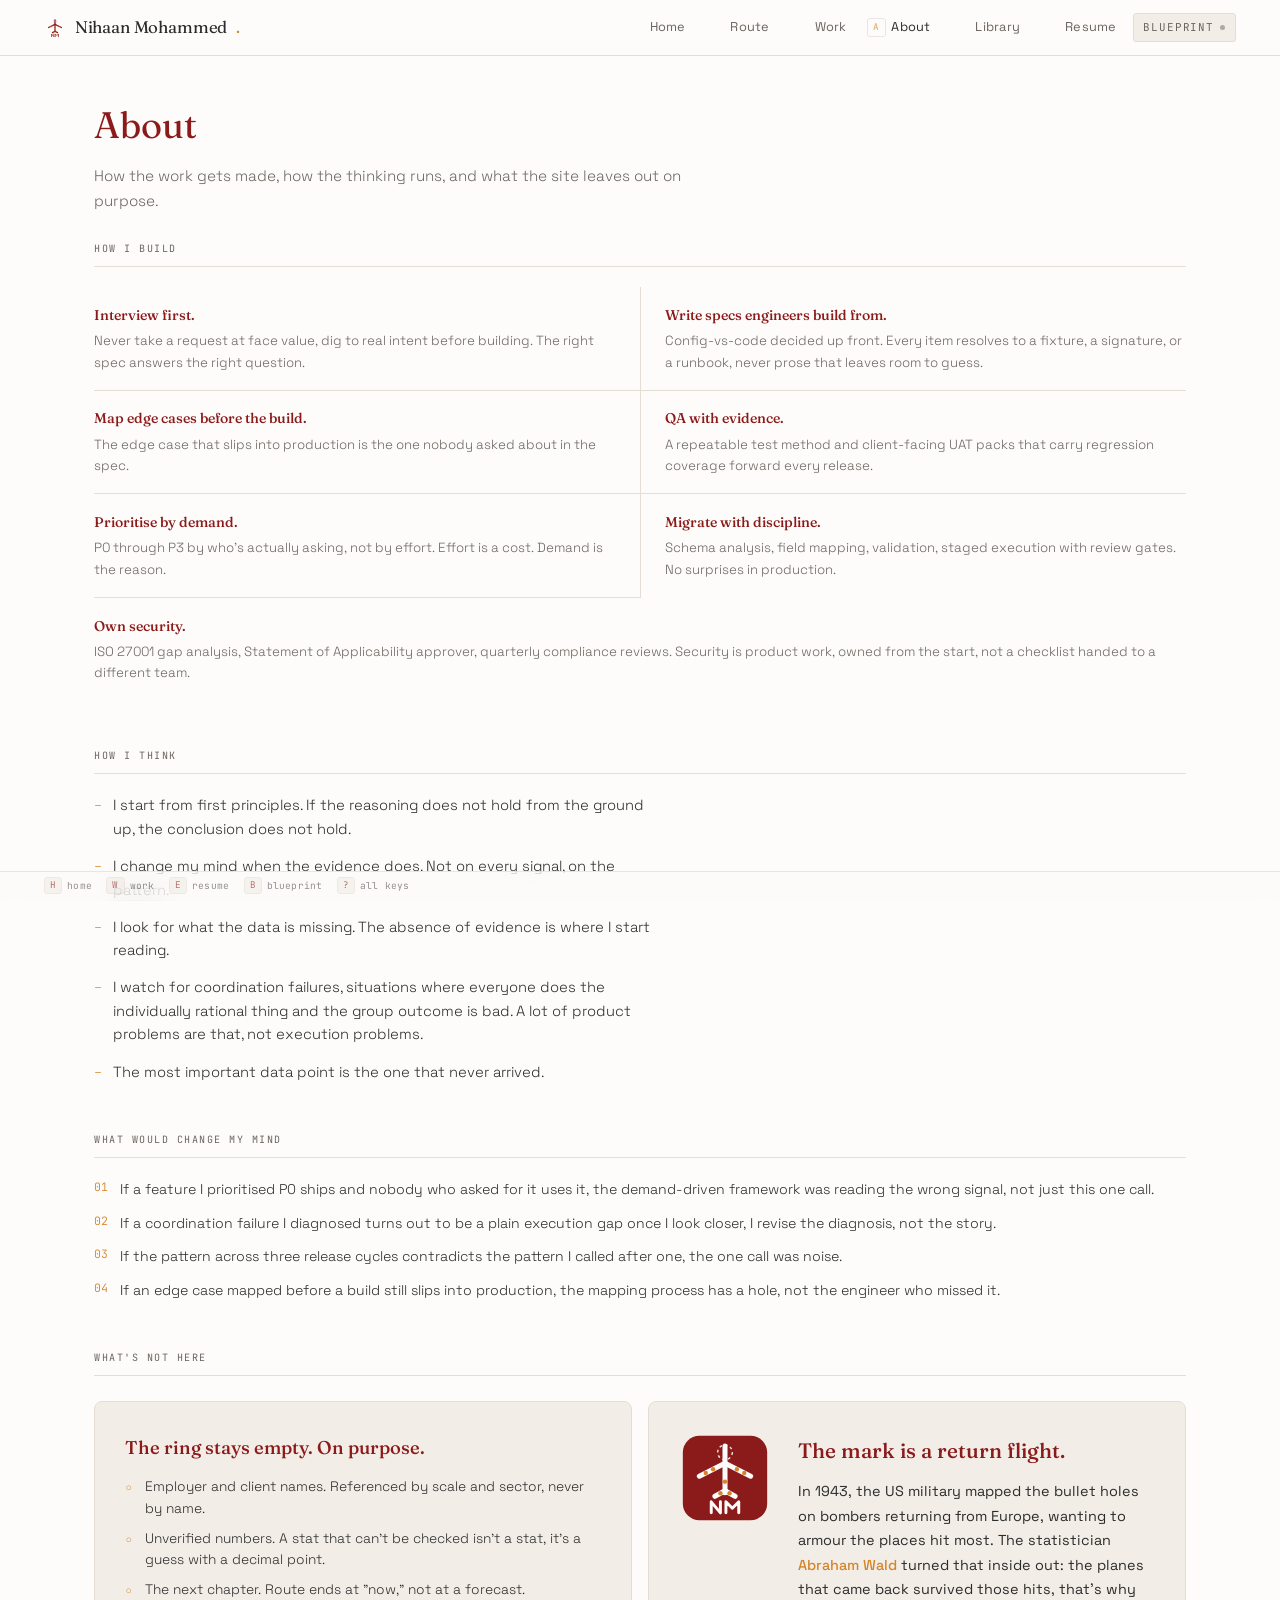
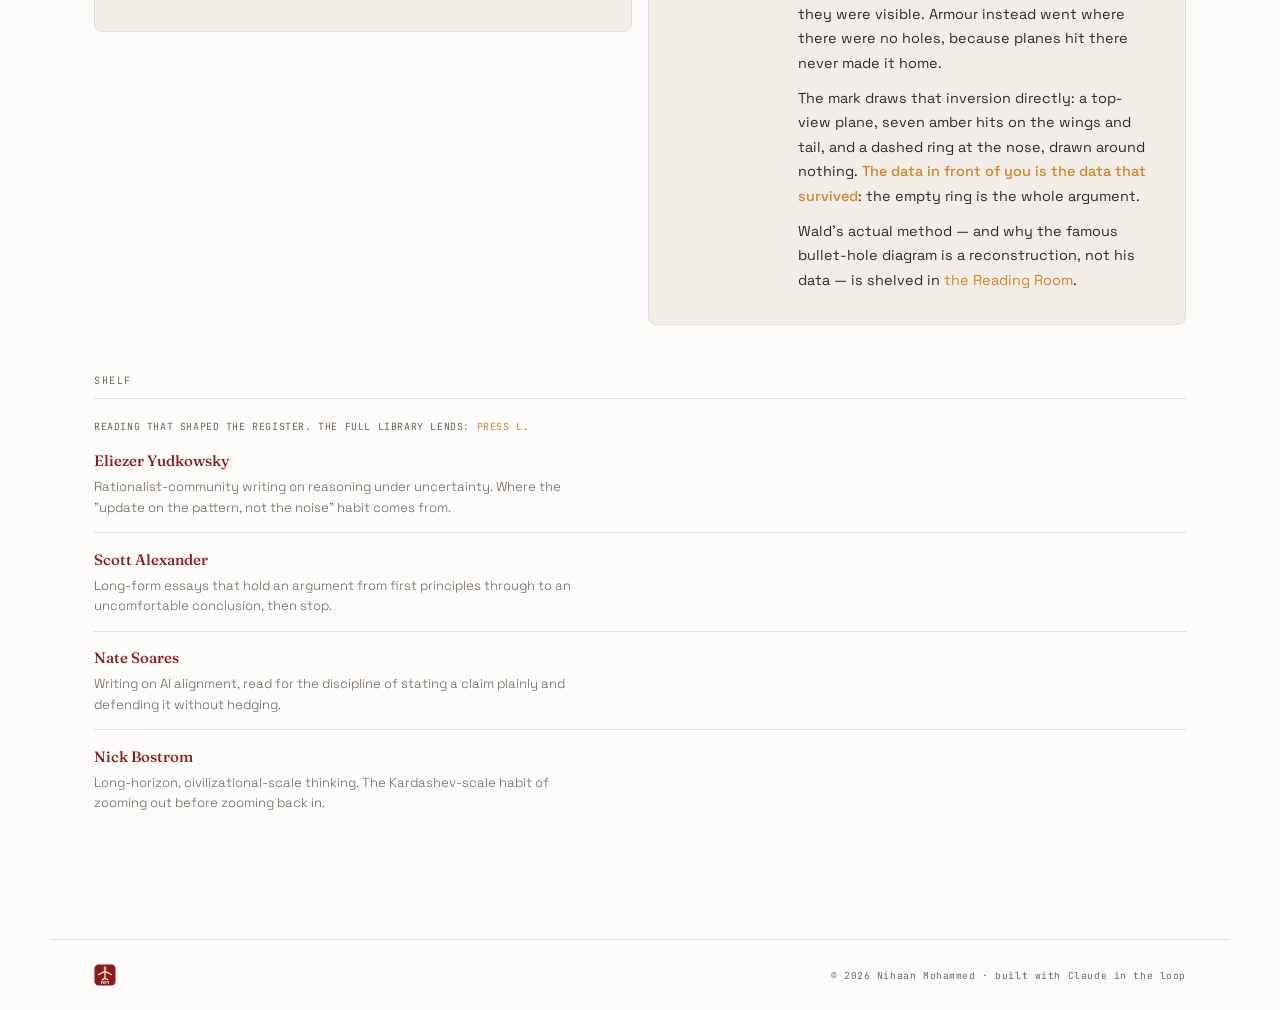
==== about.html @ 97fe9147 "site v3.3: The Library + The Reading Room" ====
<!DOCTYPE html>
<html lang="en">
<head>
<meta charset="UTF-8" />
<meta name="viewport" content="width=device-width, initial-scale=1.0" />
<title>About: Nihaan Mohammed</title>
<meta name="description" content="How Nihaan Mohammed builds, how he thinks, what would change his mind, the shelf, and the mark." />
<link rel="icon" href="data:image/svg+xml,%3Csvg xmlns='http://www.w3.org/2000/svg' viewBox='0 0 96 96'%3E%3Crect x='2' y='2' width='92' height='92' rx='18' fill='%238B1A1A'/%3E%3Cpolyline points='26,68 26,28 46,68 46,28 58,50 70,28 70,68' fill='none' stroke='%23FDFCFA' stroke-width='6.5' stroke-linecap='round' stroke-linejoin='round'/%3E%3Ccircle cx='58' cy='50' r='2.6' fill='%23D4842A'/%3E%3C/svg%3E" />
<link rel="preconnect" href="https://fonts.googleapis.com" />
<link rel="preconnect" href="https://fonts.gstatic.com" crossorigin />
<link href="https://fonts.googleapis.com/css2?family=Fraunces:ital,opsz,wght@0,9..144,300;0,9..144,400;0,9..144,500;0,9..144,600;1,9..144,300;1,9..144,400&family=Space+Grotesk:wght@300;400;500&family=JetBrains+Mono:wght@300;400;500&display=swap" rel="stylesheet" />
<link rel="stylesheet" href="assets/site.css" />
</head>
<body>

<svg width="0" height="0" style="position:absolute" aria-hidden="true">
  <defs>
    <g id="plane">
      <line x1="48" y1="13" x2="48" y2="64" stroke-width="5.5" stroke-linecap="round" />
      <polyline points="20,46 48,32 76,46" fill="none" stroke-width="5.5" stroke-linecap="round" stroke-linejoin="round" />
      <polyline points="37,68 48,62 59,68" fill="none" stroke-width="5.5" stroke-linecap="round" stroke-linejoin="round" />
    </g>
    <g id="hits">
      <circle cx="27" cy="42.5" r="2.4" /><circle cx="35" cy="38.5" r="2.4" />
      <circle cx="61" cy="38.5" r="2.4" /><circle cx="69" cy="42.5" r="2.4" />
      <circle cx="43" cy="64.7" r="2.4" /><circle cx="53" cy="64.7" r="2.4" />
      <circle cx="48" cy="52" r="2.4" />
    </g>
    <g id="ring">
      <circle cx="48" cy="20" r="8" fill="none" stroke-width="1.6" stroke-dasharray="3 3.2" opacity="0.85" />
    </g>
    <g id="reg" fill="none" stroke-width="3.2" stroke-linecap="round" stroke-linejoin="round">
      <polyline points="33,86 33,74 43,86 43,74" />
      <polyline points="49,86 49,74 56,81 63,74 63,86" />
    </g>
    <g id="tile">
      <rect x="2" y="2" width="92" height="92" rx="18" fill="#8B1A1A" />
      <use href="#plane" stroke="#FDFCFA" />
      <use href="#hits" fill="#D4842A" />
      <use href="#ring" stroke="#FDFCFA" />
      <use href="#reg" stroke="#FDFCFA" />
    </g>
  </defs>
</svg>

<header class="topbar" role="banner">
  <a href="index.html" class="wordmark">
    <svg viewBox="0 0 96 96" aria-hidden="true"><use href="#plane" stroke="currentColor" /><use href="#hits" fill="#D4842A" /><use href="#ring" stroke="currentColor" /><use href="#reg" stroke="currentColor" /></svg>
    Nihaan Mohammed<span class="dot">.</span>
  </a>
  <nav class="topbar-nav" aria-label="Page navigation">
    <a href="index.html" class="nav-link"><span class="nav-key">H</span><span class="nav-label">Home</span></a>
    <a href="route.html" class="nav-link"><span class="nav-key">R</span><span class="nav-label">Route</span></a>
    <a href="work.html" class="nav-link"><span class="nav-key">W</span><span class="nav-label">Work</span></a>
    <a href="about.html" class="nav-link"><span class="nav-key">A</span><span class="nav-label">About</span></a>
    <a href="library.html" class="nav-link"><span class="nav-key">L</span><span class="nav-label">Library</span></a>
    <a href="resume.html" class="nav-link"><span class="nav-key">E</span><span class="nav-label">Resume</span></a>
  </nav>
  <button id="bp-toggle" role="switch" aria-checked="false" aria-label="Blueprint mode: reveal design annotations">Blueprint</button>
</header>

<main class="page-main">
  <div class="container">

    <h1 class="page-title reveal">About</h1>
    <p class="page-lede reveal">How the work gets made, how the thinking runs, and what the site leaves out on purpose.</p>

    <!-- HOW I BUILD -->
    <section aria-label="How I build">
      <div class="section-label">How I Build</div>
      <div class="ann">Methods, not adjectives. "Builder" is a claim proved by how the work happens, not a word in a headline. Each line is a decision made before the first ticket is written.</div>
      <div class="build-grid">
        <div class="build-item reveal">
          <div class="build-verb">Interview first.</div>
          <div class="build-detail">Never take a request at face value, dig to real intent before building. The right spec answers the right question.</div>
        </div>
        <div class="build-item reveal reveal-delay-1">
          <div class="build-verb">Write specs engineers build from.</div>
          <div class="build-detail">Config-vs-code decided up front. Every item resolves to a fixture, a signature, or a runbook, never prose that leaves room to guess.</div>
        </div>
        <div class="build-item reveal reveal-delay-2">
          <div class="build-verb">Map edge cases before the build.</div>
          <div class="build-detail">The edge case that slips into production is the one nobody asked about in the spec.</div>
        </div>
        <div class="build-item reveal reveal-delay-3">
          <div class="build-verb">QA with evidence.</div>
          <div class="build-detail">A repeatable test method and client-facing UAT packs that carry regression coverage forward every release.</div>
        </div>
        <div class="build-item reveal">
          <div class="build-verb">Prioritise by demand.</div>
          <div class="build-detail">P0 through P3 by who's actually asking, not by effort. Effort is a cost. Demand is the reason.</div>
        </div>
        <div class="build-item reveal reveal-delay-1">
          <div class="build-verb">Migrate with discipline.</div>
          <div class="build-detail">Schema analysis, field mapping, validation, staged execution with review gates. No surprises in production.</div>
        </div>
        <div class="build-item reveal reveal-delay-2" style="grid-column: 1 / -1; border-bottom: none;">
          <div class="build-verb">Own security.</div>
          <div class="build-detail">ISO 27001 gap analysis, Statement of Applicability approver, quarterly compliance reviews. Security is product work, owned from the start, not a checklist handed to a different team.</div>
        </div>
      </div>
    </section>

    <!-- HOW I THINK -->
    <section aria-label="How I think">
      <div class="section-label">How I Think</div>
      <div class="ann">Placed after the work. Earn credibility with shipped scale, then show the operating system behind it. Reasoning, stated quietly, not performed.</div>
      <ul class="thinking-list">
        <li class="reveal">I start from first principles. If the reasoning does not hold from the ground up, the conclusion does not hold.</li>
        <li class="reveal reveal-delay-1">I change my mind when the evidence does. Not on every signal, on the pattern.</li>
        <li class="reveal reveal-delay-2">I look for what the data is missing. The absence of evidence is where I start reading.</li>
        <li class="reveal reveal-delay-3">I watch for coordination failures, situations where everyone does the individually rational thing and the group outcome is bad. A lot of product problems are that, not execution problems.</li>
        <li class="reveal reveal-delay-4">The most important data point is the one that never arrived.</li>
      </ul>
    </section>

    <!-- WHAT WOULD CHANGE MY MIND -->
    <section aria-label="What would change my mind">
      <div class="section-label">What Would Change My Mind</div>
      <div class="ann">A real list, kept and used, not a rhetorical flourish. If the list never changes, it isn't a list, it's a slogan.</div>
      <ol class="mind-list">
        <li class="reveal">If a feature I prioritised P0 ships and nobody who asked for it uses it, the demand-driven framework was reading the wrong signal, not just this one call.</li>
        <li class="reveal reveal-delay-1">If a coordination failure I diagnosed turns out to be a plain execution gap once I look closer, I revise the diagnosis, not the story.</li>
        <li class="reveal reveal-delay-2">If the pattern across three release cycles contradicts the pattern I called after one, the one call was noise.</li>
        <li class="reveal reveal-delay-3">If an edge case mapped before a build still slips into production, the mapping process has a hole, not the engineer who missed it.</li>
      </ol>
    </section>

    <!-- WHAT'S NOT HERE + THE MARK -->
    <section id="not-here" aria-label="What's not here, and the mark">
      <div class="section-label">What's Not Here</div>
      <div class="mark-ring-pair">
        <div class="ring-block reveal">
          <h2>The ring stays empty. On purpose.</h2>
          <ul class="ring-list">
            <li>Employer and client names. Referenced by scale and sector, never by name.</li>
            <li>Unverified numbers. A stat that can't be checked isn't a stat, it's a guess with a decimal point.</li>
            <li>The next chapter. Route ends at "now," not at a forecast.</li>
          </ul>
          <div class="ann">Same argument as The Mark below, told twice: once as a diagram, once as a plain list. If a bomber makes it home with holes in the wings, the wings were never the problem.</div>
        </div>
        <div class="mark-block reveal">
          <svg viewBox="0 0 96 96" aria-hidden="true"><use href="#tile" /></svg>
          <div>
            <h2>The mark is a return flight.</h2>
            <p>In 1943, the US military mapped the bullet holes on bombers returning from Europe, wanting to armour the places hit most. The statistician <strong>Abraham Wald</strong> turned that inside out: the planes that came back survived those hits, that's why they were visible. Armour instead went where there were no holes, because planes hit there never made it home.</p>
            <p>The mark draws that inversion directly: a top-view plane, seven amber hits on the wings and tail, and a dashed ring at the nose, drawn around nothing. <strong>The data in front of you is the data that survived</strong>: the empty ring is the whole argument.</p>
            <p>Wald's actual method — and why the famous bullet-hole diagram is a reconstruction, not his data — is shelved in <a href="library.html#reading-room">the Reading Room</a>.</p>
          </div>
        </div>
      </div>
    </section>

    <!-- SHELF -->
    <section id="shelf" aria-label="Shelf">
      <div class="section-label">Shelf</div>
      <p class="shelf-frame-line">Reading that shaped the register. The full library lends: <a href="library.html">press L</a>.</p>
      <div class="ann">Not a review list, just the writers whose habits of mind rubbed off. The complete collection, borrowable and searchable, lives on its own page now.</div>
      <div class="shelf-list">
        <div class="shelf-entry reveal">
          <div class="shelf-author">Eliezer Yudkowsky</div>
          <div class="shelf-note">Rationalist-community writing on reasoning under uncertainty. Where the "update on the pattern, not the noise" habit comes from.</div>
        </div>
        <div class="shelf-entry reveal reveal-delay-1">
          <div class="shelf-author">Scott Alexander</div>
          <div class="shelf-note">Long-form essays that hold an argument from first principles through to an uncomfortable conclusion, then stop.</div>
        </div>
        <div class="shelf-entry reveal reveal-delay-2">
          <div class="shelf-author">Nate Soares</div>
          <div class="shelf-note">Writing on AI alignment, read for the discipline of stating a claim plainly and defending it without hedging.</div>
        </div>
        <div class="shelf-entry reveal reveal-delay-3">
          <div class="shelf-author">Nick Bostrom</div>
          <div class="shelf-note">Long-horizon, civilizational-scale thinking. The Kardashev-scale habit of zooming out before zooming back in.</div>
        </div>
      </div>
    </section>

  </div>
</main>

<div class="key-strip" aria-hidden="true">
  <span class="key-strip-item"><span class="kbd">H</span> home</span>
  <span class="key-strip-item"><span class="kbd">W</span> work</span>
  <span class="key-strip-item"><span class="kbd">E</span> resume</span>
  <span class="key-strip-item"><span class="kbd">B</span> blueprint</span>
  <span class="key-strip-item"><span class="kbd">?</span> all keys</span>
</div>

<footer>
  <svg viewBox="0 0 96 96" aria-hidden="true"><use href="#tile" /></svg>
  <span class="footer-copy">&copy; 2026 Nihaan Mohammed &middot; built with Claude in the loop</span>
</footer>

<div class="overlay-backdrop" id="shortcut-overlay" role="dialog" aria-modal="true" aria-label="Keyboard shortcuts">
  <div class="overlay-panel">
    <h2>Keyboard shortcuts</h2>
    <div class="overlay-list">
      <div class="overlay-row"><span class="kbd">H</span><span class="desc">Home</span></div>
      <div class="overlay-row"><span class="kbd">R</span><span class="desc">The Route</span></div>
      <div class="overlay-row"><span class="kbd">W</span><span class="desc">Work</span></div>
      <div class="overlay-row"><span class="kbd">A</span><span class="desc">About</span></div>
      <div class="overlay-row"><span class="kbd">L</span><span class="desc">The Library</span></div>
      <div class="overlay-row"><span class="kbd">E</span><span class="desc">Resume</span></div>
      <div class="overlay-row"><span class="kbd">C</span><span class="desc">Reveal contact details</span></div>
      <div class="overlay-row"><span class="kbd">B</span><span class="desc">Toggle Blueprint mode</span></div>
      <div class="overlay-row"><span class="kbd">Esc</span><span class="desc">Close the topmost open layer</span></div>
    </div>
    <div class="overlay-close-hint">Press Esc or click outside to close.</div>
  </div>
</div>

<script src="assets/site.js"></script>
</body>
</html>
---- assets/site.css ----
/* =============================================
   NIHAAN MOHAMMED — PORTFOLIO V3
   Shared stylesheet across all five pages.
   ============================================= */

:root {
  --cream:        #FDFCFA;
  --surface:      #F2EDE7;
  --surface-2:    #EDE6DD;
  --maroon:       #8B1A1A;
  --amber:        #D4842A;
  --amber-dim:    rgba(212, 132, 42, 0.15);
  --text:         #2C2C2C;
  --text-muted:   #6B6560;
  --border:       #E4DDD6;

  --font-serif:   'Fraunces', Georgia, serif;
  --font-sans:    'Space Grotesk', sans-serif;
  --font-mono:    'JetBrains Mono', monospace;

  --max-w:        1180px;
  --pad:          clamp(1.25rem, 4vw, 2.75rem);

  --transition:   200ms ease;
  --ease-out:     cubic-bezier(0.22, 1, 0.36, 1);
}

*, *::before, *::after { box-sizing: border-box; margin: 0; padding: 0; }
html { scroll-behavior: smooth; }

body {
  background: var(--cream);
  color: var(--text);
  font-family: var(--font-sans);
  font-size: 16px;
  line-height: 1.6;
  -webkit-font-smoothing: antialiased;
  transition: background var(--transition), color var(--transition);
  overflow-x: hidden;
  min-height: 100vh;
  display: flex;
  flex-direction: column;
}

a { color: var(--amber); text-decoration: none; transition: color var(--transition); }
:focus-visible { outline: 2px solid var(--amber); outline-offset: 3px; }
button { font: inherit; }

/* =============================================
   BLUEPRINT MODE — instant swap, no transition
   ============================================= */
body.blueprint {
  --cream:       #14100c;
  --surface:     #1e1812;
  --surface-2:   #231d16;
  --maroon:      #D4842A;
  --amber:       #D4842A;
  --amber-dim:   rgba(212, 132, 42, 0.12);
  --text:        #F2EDE7;
  --text-muted:  #B0A89E;
  --border:      rgba(212, 132, 42, 0.25);

  background-color: #14100c;
  background-image:
    linear-gradient(rgba(212, 132, 42, 0.10) 1px, transparent 1px),
    linear-gradient(90deg, rgba(212, 132, 42, 0.10) 1px, transparent 1px),
    linear-gradient(rgba(212, 132, 42, 0.04) 1px, transparent 1px),
    linear-gradient(90deg, rgba(212, 132, 42, 0.04) 1px, transparent 1px);
  background-size: 140px 140px, 140px 140px, 28px 28px, 28px 28px;
  color: #F2EDE7;
}

/* Blueprint mode: color-scheme swap has NO transition (instant, per spec) */
body.blueprint, body.blueprint * { transition-property: none !important; }
body.blueprint .ann, body.blueprint .ann * { transition: none !important; }

.topbar { background: rgba(253, 252, 250, 0.93); }
body.blueprint .topbar { background: rgba(20, 16, 12, 0.94); border-bottom-color: rgba(212, 132, 42, 0.25); }
body.blueprint .card { background: rgba(30, 24, 18, 0.85); border-color: rgba(212, 132, 42, 0.22); }
body.blueprint .card:hover { border-color: rgba(212, 132, 42, 0.55); }
body.blueprint .section-label { border-bottom-color: rgba(212, 132, 42, 0.22); }
body.blueprint .chip { background: rgba(212, 132, 42, 0.1); border-color: rgba(212, 132, 42, 0.28); color: #B0A89E; }
body.blueprint #bp-toggle { background: rgba(212, 132, 42, 0.15); border-color: rgba(212, 132, 42, 0.4); color: #D4842A; }
body.blueprint #bp-toggle[aria-checked="true"] { background: #D4842A; color: #14100c; border-color: #D4842A; }
body.blueprint footer { border-top-color: rgba(212, 132, 42, 0.18); }
body.blueprint .nav-link { color: #B0A89E; }
body.blueprint .nav-link:hover, body.blueprint .nav-link.active { color: #D4842A; }
body.blueprint .mark-block { border-color: rgba(212, 132, 42, 0.22); background: rgba(30,24,18,0.6); }
body.blueprint .deep-dive { background: rgba(30, 24, 18, 0.6); border-color: rgba(212, 132, 42, 0.2); }
body.blueprint .product-block { border-color: rgba(212, 132, 42, 0.18); }
body.blueprint .stat-band { background: rgba(35, 29, 22, 0.7); border-color: rgba(212, 132, 42, 0.22); }
body.blueprint .exp-entry { border-left-color: rgba(212, 132, 42, 0.3); }
body.blueprint .exp-entry::before { border-color: #14100c; }
body.blueprint .build-item { border-color: rgba(212, 132, 42, 0.18); }
body.blueprint .contact-btn { border-color: #D4842A; color: #D4842A; }
body.blueprint .contact-btn:hover { background: #D4842A; color: #14100c; }
body.blueprint .contact-reveal { background: rgba(30, 24, 18, 0.9); border-color: rgba(212, 132, 42, 0.22); }
body.blueprint .resume-row { border-color: rgba(212, 132, 42, 0.2); }
body.blueprint .case-card { background: rgba(30, 24, 18, 0.85); border-color: rgba(212, 132, 42, 0.22); }
body.blueprint .case-card:hover, body.blueprint .case-card.is-focused { border-color: rgba(212, 132, 42, 0.55); }
body.blueprint .case-detail { background: rgba(30, 24, 18, 0.6); border-color: rgba(212, 132, 42, 0.22); }
body.blueprint .thinking-list li::before { color: var(--amber); }
body.blueprint .img-frame { border-color: rgba(212, 132, 42, 0.4); background: rgba(30, 24, 18, 0.4); }
body.blueprint .persona-card { background: rgba(30, 24, 18, 0.85); border-color: rgba(212, 132, 42, 0.22); }
body.blueprint .persona-card:hover { border-color: rgba(212, 132, 42, 0.55); }
body.blueprint .key-strip { background: rgba(20, 16, 12, 0.94); border-top-color: rgba(212, 132, 42, 0.22); }
body.blueprint .kbd { background: rgba(212, 132, 42, 0.12); border-color: rgba(212, 132, 42, 0.4); color: var(--amber); }
body.blueprint .overlay-panel { background: #1e1812; border-color: rgba(212, 132, 42, 0.3); }
body.blueprint .ring-block { border-color: rgba(212, 132, 42, 0.22); background: rgba(30,24,18,0.6); }
body.blueprint .waypoint .dot { background: #14100c; }
body.blueprint .stat-tile { border-color: rgba(212, 132, 42, 0.22); background: rgba(30, 24, 18, 0.6); }
body.blueprint .world-card { background: rgba(30, 24, 18, 0.85); border-color: rgba(212, 132, 42, 0.22); }
body.blueprint .world-card:hover { border-color: rgba(212, 132, 42, 0.55); }
body.blueprint .chapter-frame { border-color: rgba(212, 132, 42, 0.22); }

/* Blueprint-only annotation notes: hidden by default, revealed in dark mode */
.ann { display: none; }
body.blueprint .ann {
  display: block;
  font-family: var(--font-mono);
  font-size: 0.68rem;
  line-height: 1.6;
  color: var(--amber);
  background: rgba(212, 132, 42, 0.08);
  border: 1px dashed rgba(212, 132, 42, 0.5);
  border-radius: 3px;
  padding: 0.7rem 0.9rem;
  margin-top: 1rem;
  max-width: 62ch;
  letter-spacing: 0.01em;
  opacity: 0;
  transform: translateY(4px);
  animation: annFade 150ms ease-out forwards;
}
.ann::before {
  content: 'BLUEPRINT NOTE · ';
  letter-spacing: 0.1em;
  opacity: 0.7;
}
@keyframes annFade { to { opacity: 1; transform: translateY(0); } }
body.blueprint .ann:nth-of-type(1) { animation-delay: 0ms; }
body.blueprint .ann:nth-of-type(2) { animation-delay: 20ms; }
body.blueprint .ann:nth-of-type(3) { animation-delay: 40ms; }
body.blueprint .ann:nth-of-type(4) { animation-delay: 60ms; }
body.blueprint .ann:nth-of-type(5) { animation-delay: 80ms; }
body.blueprint .ann:nth-of-type(6) { animation-delay: 100ms; }

@media (prefers-reduced-motion: reduce) {
  body.blueprint .ann { animation: none; opacity: 1; transform: none; }
}

/* =============================================
   LAYOUT
   ============================================= */
.container { max-width: var(--max-w); margin: 0 auto; padding: 0 var(--pad); width: 100%; }
main { flex: 1; }

/* =============================================
   TOPBAR
   ============================================= */
.topbar {
  position: sticky;
  top: 0;
  z-index: 100;
  backdrop-filter: blur(10px);
  -webkit-backdrop-filter: blur(10px);
  border-bottom: 1px solid var(--border);
  padding: 0 var(--pad);
  height: 56px;
  display: flex;
  align-items: center;
  justify-content: space-between;
  gap: 1rem;
}

.wordmark {
  font-family: var(--font-serif);
  font-size: 1.05rem;
  font-weight: 400;
  color: var(--text);
  letter-spacing: -0.01em;
  white-space: nowrap;
  display: flex;
  align-items: center;
  gap: 0.55rem;
}
.wordmark svg { width: 22px; height: 22px; flex-shrink: 0; color: var(--maroon); }
body.blueprint .wordmark svg { color: var(--text); }
.wordmark .dot { color: var(--amber); }

.topbar-nav { display: flex; align-items: center; gap: clamp(0.7rem, 2vw, 1.3rem); margin-left: auto; }
.nav-link {
  font-family: var(--font-sans); font-size: 0.8rem; color: var(--text-muted); letter-spacing: 0.02em;
  white-space: nowrap; display: flex; align-items: center; gap: 0.35rem;
}
.nav-link:hover, .nav-link.active { color: var(--text); }
.nav-key {
  font-family: var(--font-mono); font-size: 0.58rem; color: var(--amber); border: 1px solid transparent;
  border-radius: 3px; padding: 0.05rem 0.32rem; letter-spacing: 0.02em;
  opacity: 0; transform: translateY(-2px); transition: opacity 150ms ease, transform 150ms ease, border-color 150ms ease;
}
.nav-link:hover .nav-key, .nav-link:focus-visible .nav-key, .nav-link.active .nav-key {
  opacity: 0.75; transform: none; border-color: var(--border);
}
@media (hover: none) { .nav-key { opacity: 0.4; transform: none; } }
@media (max-width: 760px) { .topbar-nav .nav-link span.nav-label { display: none; } }
@media (max-width: 560px) { .topbar-nav { gap: 0.5rem; } }

#bp-toggle {
  font-family: var(--font-mono); font-size: 0.68rem; letter-spacing: 0.08em; text-transform: uppercase;
  color: var(--text-muted); background: var(--surface); border: 1px solid var(--border); border-radius: 3px;
  padding: 0.28rem 0.6rem; cursor: pointer; white-space: nowrap;
}
#bp-toggle:focus-visible { box-shadow: 0 0 0 2px var(--amber); }
#bp-toggle[aria-checked="true"] { background: var(--amber); color: #fff; border-color: var(--amber); }
#bp-toggle::after {
  content: ''; display: inline-block; width: 5px; height: 5px; border-radius: 50%;
  background: currentColor; margin-left: 0.4rem; opacity: 0.5; vertical-align: middle;
}
#bp-toggle[aria-checked="true"]::after { opacity: 1; }

/* =============================================
   REVEAL (IntersectionObserver baseline)
   ============================================= */
.reveal { opacity: 0; transform: translateY(10px); transition: opacity 0.2s var(--ease-out), transform 0.2s var(--ease-out); }
.reveal.visible { opacity: 1; transform: none; }
.reveal-delay-1 { transition-delay: 0.05s; }
.reveal-delay-2 { transition-delay: 0.1s; }
.reveal-delay-3 { transition-delay: 0.15s; }
.reveal-delay-4 { transition-delay: 0.2s; }

@media (prefers-reduced-motion: reduce) {
  html { scroll-behavior: auto; }
  .reveal { opacity: 1; transform: none; transition: none; }
  * { animation-duration: 0.001ms !important; animation-iteration-count: 1 !important; transition-duration: 0.001ms !important; }
}

/* =============================================
   SECTION HEADERS
   ============================================= */
.section-label {
  font-family: var(--font-mono); font-size: 0.63rem; color: var(--text-muted); letter-spacing: 0.15em;
  text-transform: uppercase; margin-bottom: 1.25rem; padding-bottom: 0.55rem; border-bottom: 1px solid var(--border);
}

/* =============================================
   KEY GLYPH / KBD BADGE
   ============================================= */
.kbd {
  font-family: var(--font-mono); font-size: 0.7rem; color: var(--maroon); background: var(--surface);
  border: 1px solid var(--border); border-radius: 3px; padding: 0.08rem 0.4rem; letter-spacing: 0.02em;
  display: inline-block; line-height: 1.5;
}

/* =============================================
   CONTEXT FOOTER KEY STRIP
   ============================================= */
.key-strip {
  position: sticky; bottom: 0; z-index: 90; background: rgba(253, 252, 250, 0.88); backdrop-filter: blur(10px);
  border-top: 1px solid var(--border); padding: 0.36rem var(--pad); display: flex; align-items: center;
  gap: 0.9rem; flex-wrap: wrap; font-family: var(--font-mono); font-size: 0.6rem; color: var(--text-muted);
  letter-spacing: 0.02em; opacity: 0.72; transition: opacity 150ms ease;
}
.key-strip:hover { opacity: 1; }
.key-strip .kbd { font-size: 0.58rem; padding: 0.04rem 0.32rem; opacity: 0.85; }
.key-strip-item { display: flex; align-items: center; gap: 0.3rem; white-space: nowrap; }

/* =============================================
   FOOTER
   ============================================= */
footer {
  padding: 1.5rem var(--pad); border-top: 1px solid var(--border); max-width: var(--max-w); margin: 0 auto;
  display: flex; align-items: center; justify-content: space-between; flex-wrap: wrap; gap: 0.5rem; width: 100%;
}
footer svg { width: 22px; height: 22px; color: var(--maroon); }
body.blueprint footer svg { color: var(--text); }
.footer-copy { font-family: var(--font-mono); font-size: 0.6rem; color: var(--text-muted); letter-spacing: 0.06em; }

/* =============================================
   SHORTCUT OVERLAY (?)
   ============================================= */
.overlay-backdrop {
  position: fixed; inset: 0; background: rgba(20, 16, 12, 0.55); z-index: 200; display: none;
  align-items: center; justify-content: center; padding: var(--pad);
}
.overlay-backdrop.visible { display: flex; }
.overlay-panel {
  background: var(--cream); border: 1px solid var(--border); border-radius: 8px; padding: clamp(1.5rem, 4vw, 2.2rem);
  max-width: 520px; width: 100%; max-height: 82vh; overflow-y: auto;
}
.overlay-panel h2 { font-family: var(--font-serif); font-size: 1.3rem; color: var(--maroon); margin-bottom: 1.1rem; }
body.blueprint .overlay-panel h2 { color: var(--text); }
.overlay-list { display: flex; flex-direction: column; gap: 0.65rem; }
.overlay-row { display: flex; align-items: center; gap: 0.9rem; }
.overlay-row .kbd { min-width: 2.4rem; text-align: center; }
.overlay-row span.desc { font-size: 0.86rem; color: var(--text); font-weight: 300; }
.overlay-close-hint { margin-top: 1.3rem; font-family: var(--font-mono); font-size: 0.66rem; color: var(--text-muted); }

/* =============================================
   IMAGE PLACEHOLDER FRAME (Blueprint-styled, dashed)
   ============================================= */
.img-frame {
  border: 1.5px dashed var(--border); border-radius: 5px; background: var(--surface);
  display: flex; align-items: center; justify-content: center; min-height: 160px; position: relative;
}
.img-frame::before {
  content: 'IMG · awaiting'; font-family: var(--font-mono); font-size: 0.66rem; color: var(--text-muted);
  letter-spacing: 0.08em; text-transform: uppercase;
}

/* =============================================
   PERSONA ENTRY CARDS (home)
   ============================================= */
.persona-grid { display: grid; grid-template-columns: repeat(3, minmax(0, 1fr)); gap: 0.9rem; }
@media (max-width: 860px) { .persona-grid { grid-template-columns: 1fr; } }
.persona-card {
  background: var(--surface); border: 1px solid var(--border); border-radius: 6px;
  padding: 1.3rem 1.2rem; display: flex; flex-direction: column; gap: 0.6rem;
  text-decoration: none; color: inherit; transition: border-color var(--transition), transform 150ms var(--ease-out);
}
.persona-card:hover { border-color: rgba(212,132,42,0.5); transform: translateY(-2px); }
.persona-card:focus-visible { outline: 2px solid var(--amber); outline-offset: 2px; }
.persona-card-top { display: flex; align-items: center; gap: 0.6rem; }
.persona-card-top .kbd {
  font-size: 0.62rem; color: var(--text-muted); background: transparent; border-color: transparent;
  padding: 0.06rem 0.3rem; transition: color 150ms ease, border-color 150ms ease;
}
.persona-card:hover .persona-card-top .kbd, .persona-card:focus-visible .persona-card-top .kbd {
  color: var(--amber); border-color: var(--border);
}
.persona-card-name { font-family: var(--font-serif); font-size: 1.05rem; font-weight: 500; color: var(--maroon); }
body.blueprint .persona-card-name { color: var(--text); }
.persona-card-desc { font-size: 0.82rem; color: var(--text-muted); line-height: 1.5; font-weight: 300; }

/* =============================================
   STAT TILES (asymmetric, home)
   ============================================= */
.stat-row { display: grid; grid-template-columns: repeat(4, minmax(0, 1fr)); gap: 0.75rem; }
@media (max-width: 760px) { .stat-row { grid-template-columns: repeat(2, minmax(0, 1fr)); } }
.stat-tile { border: 1px solid var(--border); border-radius: 5px; padding: 0.9rem 1rem; background: var(--surface); }
.stat-tile .num { font-family: var(--font-serif); font-size: 1.5rem; color: var(--maroon); line-height: 1; }
body.blueprint .stat-tile .num { color: var(--text); }
.stat-tile .label { font-family: var(--font-mono); font-size: 0.6rem; color: var(--text-muted); letter-spacing: 0.05em; text-transform: uppercase; margin-top: 0.35rem; }

/* =============================================
   WORK INDEX (condensed, home)
   ============================================= */
.work-index { display: flex; flex-direction: column; }
.work-index-row {
  display: flex; align-items: baseline; justify-content: space-between; gap: 1rem; padding: 0.7rem 0;
  border-top: 1px solid var(--border); text-decoration: none; color: inherit;
}
.work-index-row:first-child { border-top: none; }
.work-index-row:hover .work-index-title { color: var(--amber); }
.work-index-title { font-family: var(--font-serif); font-size: 0.98rem; color: var(--maroon); font-weight: 500; }
body.blueprint .work-index-title { color: var(--text); }
.work-index-outcome { font-size: 0.8rem; color: var(--text-muted); font-weight: 300; text-align: right; flex-shrink: 0; }

/* =============================================
   ROUTE TEASER (home)
   ============================================= */
.route-teaser {
  display: flex; align-items: center; gap: 1.1rem; text-decoration: none; color: inherit;
  border: 1px solid var(--border); border-radius: 6px; padding: 1rem 1.2rem; background: var(--surface);
}
.route-teaser:hover { border-color: rgba(212,132,42,0.5); }
.route-teaser svg { flex-shrink: 0; }
.route-teaser-text { font-family: var(--font-serif); font-size: 0.95rem; color: var(--maroon); }
body.blueprint .route-teaser-text { color: var(--text); }

/* =============================================
   RING BLOCK (about — what's not here)
   ============================================= */
.ring-block {
  border: 1px solid var(--border); border-radius: 8px; padding: clamp(1.3rem, 3.5vw, 1.9rem); background: var(--surface);
}
.ring-block h2 { font-family: var(--font-serif); font-size: 1.15rem; font-weight: 500; color: var(--maroon); margin-bottom: 0.9rem; }
body.blueprint .ring-block h2 { color: var(--text); }
.ring-list { list-style: none; display: flex; flex-direction: column; gap: 0.55rem; }
.ring-list li { font-size: 0.86rem; color: var(--text); line-height: 1.55; font-weight: 300; padding-left: 1.2rem; position: relative; }
.ring-list li::before { content: '\25CB'; position: absolute; left: 0; color: var(--amber); font-size: 0.65rem; top: 0.35em; }

/* =============================================
   GENERIC CARD (worlds — work.html)
   ============================================= */
.cards-grid { display: grid; grid-template-columns: repeat(4, minmax(0, 1fr)); gap: 0.75rem; margin-bottom: 1.5rem; }
@media (max-width: 780px) { .cards-grid { grid-template-columns: repeat(2, minmax(0, 1fr)); } }
@media (max-width: 480px) { .cards-grid { grid-template-columns: 1fr; } }

.world-card {
  background: var(--surface); border: 1px solid var(--border); border-radius: 5px;
  padding: 1.1rem 1.1rem; display: flex; flex-direction: column; gap: 0.45rem;
  text-decoration: none; color: inherit; transition: border-color var(--transition), transform 150ms var(--ease-out);
}
.world-card:hover { border-color: rgba(212,132,42,0.5); transform: translateY(-2px); }
.world-card:focus-visible { outline: 2px solid var(--amber); outline-offset: 2px; }
.world-card-num { font-family: var(--font-mono); font-size: 0.58rem; color: var(--amber); letter-spacing: 0.12em; opacity: 0.7; }
.world-card-name { font-family: var(--font-serif); font-size: 0.98rem; font-weight: 500; color: var(--maroon); }
body.blueprint .world-card-name { color: var(--text); }
.world-card-desc { font-size: 0.78rem; color: var(--text-muted); line-height: 1.5; font-weight: 300; flex: 1; }

/* =============================================
   DEEP DIVE (work.html)
   ============================================= */
.deep-dive {
  background: var(--surface); border: 1px solid var(--border); border-radius: 5px;
  margin-bottom: 1.2rem; overflow: hidden;
}
.deep-dive-header { padding: 1.4rem 1.6rem 0; }
.deep-dive-world-label { font-family: var(--font-mono); font-size: 0.6rem; color: var(--amber); letter-spacing: 0.14em; text-transform: uppercase; margin-bottom: 0.5rem; }
.deep-dive-title { font-family: var(--font-serif); font-size: 1.3rem; font-weight: 400; color: var(--maroon); letter-spacing: -0.02em; line-height: 1.15; margin-bottom: 0.2rem; }
body.blueprint .deep-dive-title { color: var(--text); }
.deep-dive-sub { font-size: 0.84rem; color: var(--text-muted); font-weight: 300; font-style: italic; padding-bottom: 1.2rem; }
.deep-dive-products { padding: 0 1.6rem; display: flex; flex-direction: column; }
.product-block { padding: 1.2rem 0; border-top: 1px solid var(--border); }
.product-name { font-family: var(--font-serif); font-size: 0.96rem; font-weight: 500; color: var(--maroon); margin-bottom: 0.4rem; }
body.blueprint .product-name { color: var(--text); }
.product-desc { font-size: 0.85rem; color: var(--text); font-weight: 300; line-height: 1.65; max-width: 680px; }
.product-desc a { color: var(--amber); border-bottom: 1px solid transparent; }
.product-desc a:hover { border-bottom-color: var(--amber); }
.stat-band {
  margin: 1.2rem 1.6rem 1.5rem; background: var(--surface-2); border: 1px solid var(--border); border-radius: 3px;
  padding: 0.9rem 1.15rem; font-size: 0.8rem; color: var(--text-muted); font-weight: 300; line-height: 1.6; font-style: italic;
}

.deep-dive-imgs { display: grid; grid-template-columns: repeat(2, minmax(0,1fr)); gap: 0.7rem; padding: 0 1.6rem 1.4rem; }
@media (max-width: 560px) { .deep-dive-imgs { grid-template-columns: 1fr; } }
.deep-dive-imgs .img-frame { min-height: 110px; }

/* =============================================
   CASE FILES (work.html) — keyboard-navigable
   ============================================= */
.case-files { margin-top: 1.6rem; }
.case-files-label { font-family: var(--font-mono); font-size: 0.6rem; color: var(--text-muted); letter-spacing: 0.14em; text-transform: uppercase; margin-bottom: 0.6rem; }
.case-files-intro { font-size: 0.88rem; color: var(--text-muted); line-height: 1.6; max-width: 58ch; margin-bottom: 1.2rem; font-weight: 300; }

.case-index { display: grid; grid-template-columns: repeat(4, minmax(0, 1fr)); gap: 0.75rem; }
@media (max-width: 780px) { .case-index { grid-template-columns: repeat(2, minmax(0, 1fr)); } }
@media (max-width: 480px) { .case-index { grid-template-columns: minmax(0, 1fr); } }

.case-card {
  text-align: left; width: 100%; font-family: inherit; color: inherit;
  background: var(--surface); border: 1px solid var(--border); border-radius: 5px;
  padding: 1rem 1.05rem; display: flex; flex-direction: column; gap: 0.4rem; cursor: pointer;
  transition: border-color var(--transition), transform 150ms var(--ease-out);
}
.case-card:hover, .case-card.is-focused { border-color: rgba(212,132,42,0.5); transform: translateY(-2px); }
.case-card:focus-visible { outline: 2px solid var(--amber); outline-offset: 2px; }
.case-card-name { font-family: var(--font-serif); font-size: 0.96rem; font-weight: 500; color: var(--maroon); }
body.blueprint .case-card-name { color: var(--text); }
.case-card-teaser { font-size: 0.75rem; color: var(--text-muted); line-height: 1.5; font-weight: 300; }
.case-card[aria-expanded="true"] { border-color: var(--amber); }

.case-card.ghost { cursor: default; border-style: dashed; opacity: 0.7; }
.case-card.ghost:hover { transform: none; border-color: var(--border); }
.case-card.ghost .case-card-name { color: var(--text-muted); }
.skel-tag {
  font-family: var(--font-mono); font-size: 0.6rem; letter-spacing: 0.1em; text-transform: uppercase;
  color: var(--amber); background: var(--amber-dim); border-radius: 2px; padding: 0.15rem 0.5rem;
  display: inline-block;
}

.case-detail {
  grid-column: 1 / -1; margin-top: 0.7rem; border: 1px solid var(--border); border-radius: 5px;
  padding: clamp(1.1rem, 3vw, 1.6rem); background: var(--surface); display: grid;
  grid-template-columns: repeat(2, minmax(0, 1fr)); gap: 1rem 1.4rem;
}
.case-detail[hidden] { display: none; }
@media (max-width: 640px) { .case-detail { grid-template-columns: minmax(0, 1fr); } }
.case-part-label {
  font-family: var(--font-mono); font-size: 0.62rem; color: var(--amber); letter-spacing: 0.14em;
  text-transform: uppercase; margin-bottom: 0.4rem;
}
.case-part-body { font-size: 0.85rem; line-height: 1.6; color: var(--text); }
.case-part-body .chip.proof { color: var(--maroon); border-color: rgba(139,26,26,0.3); font-style: normal; display: inline-block; white-space: normal; }
body.blueprint .case-part-body .chip.proof { color: var(--text); border-color: rgba(212,132,42,0.4); }

.chip {
  font-family: var(--font-mono); font-size: 0.66rem; color: var(--text-muted); background: var(--surface);
  border: 1px solid var(--border); border-radius: 3px; padding: 0.3rem 0.6rem; letter-spacing: 0.02em; white-space: nowrap;
}
.chip.stat { color: var(--maroon); border-color: rgba(139,26,26,0.3); }
body.blueprint .chip.stat { color: var(--text); border-color: rgba(212,132,42,0.4); }

/* =============================================
   ROUTE PAGE — chunked chapter view
   ============================================= */
.route-stage { position: relative; min-height: 60vh; display: flex; flex-direction: column; }
.route-intro { max-width: 620px; margin-bottom: 1.5rem; }
.route-intro h1 { font-family: var(--font-serif); font-size: clamp(1.6rem, 4vw, 2.2rem); font-weight: 400; color: var(--maroon); margin-bottom: 0.7rem; }
body.blueprint .route-intro h1 { color: var(--text); }
.route-intro p { font-size: 0.95rem; color: var(--text-muted); line-height: 1.65; }

.chapter-viewport { position: relative; flex: 1; min-height: 320px; }
.chapter {
  display: none;
  grid-template-columns: minmax(0, 1fr) 260px;
  gap: clamp(1.5rem, 4vw, 2.5rem);
  opacity: 0;
  transition: opacity 180ms ease-out;
}
.chapter.active { display: grid; opacity: 1; }
@media (max-width: 820px) { .chapter { grid-template-columns: 1fr; } }
@media (prefers-reduced-motion: reduce) { .chapter { transition: none; } }

.chapter-era {
  font-family: var(--font-mono); font-size: 0.66rem; color: var(--amber); letter-spacing: 0.16em;
  text-transform: uppercase; margin-bottom: 0.7rem; display: flex; align-items: center; gap: 0.6rem;
}
.chapter-era .sector { color: var(--text-muted); font-weight: 300; }
.chapter-title {
  font-family: var(--font-serif); font-size: clamp(1.4rem, 3vw, 1.9rem); font-weight: 500;
  color: var(--maroon); letter-spacing: -0.01em; margin-bottom: 0.8rem; line-height: 1.2;
}
body.blueprint .chapter-title { color: var(--text); }
.chapter-body { font-size: 0.96rem; line-height: 1.7; max-width: 58ch; margin-bottom: 1rem; }
.chapter-body p { margin-bottom: 0.55rem; }
.chapter-chips { display: flex; flex-wrap: wrap; gap: 0.5rem; margin-top: 0.5rem; }
.texture-coords {
  font-family: var(--font-mono); font-size: 0.68rem; color: var(--amber); letter-spacing: 0.06em;
  border: 1px solid var(--border); border-radius: 3px; padding: 0.3rem 0.6rem; display: inline-block; margin-bottom: 0.85rem;
}
.texture-tick-row {
  display: flex; gap: 0.9rem; margin-top: 0.85rem; font-family: var(--font-mono); font-size: 0.62rem;
  color: var(--text-muted); letter-spacing: 0.05em;
}
.texture-tick-row span::before { content: '\25B8 '; color: var(--amber); }

.chapter-frame { align-self: start; }
.chapter-frame .img-frame { aspect-ratio: 4 / 5; min-height: 200px; }

.route-end { display: flex; align-items: center; gap: 1.1rem; margin-top: 1.2rem; }
.route-end svg { width: 50px; height: 50px; color: var(--maroon); flex-shrink: 0; }
body.blueprint .route-end svg { color: var(--text); }

/* Route chapter nav — prev/next + waypoints */
.route-nav { display: flex; align-items: center; justify-content: space-between; gap: 1rem; margin-top: 1.75rem; padding-top: 1.25rem; border-top: 1px solid var(--border); }
.route-nav-btn {
  font-family: var(--font-mono); font-size: 0.72rem; color: var(--text); background: var(--surface);
  border: 1px solid var(--border); border-radius: 4px; padding: 0.45rem 0.85rem; cursor: pointer;
  display: flex; align-items: center; gap: 0.4rem; letter-spacing: 0.02em;
}
.route-nav-btn:hover:not(:disabled) { border-color: rgba(212,132,42,0.5); }
.route-nav-btn:disabled { opacity: 0.35; cursor: default; }
.route-waypoints { display: flex; align-items: center; gap: 0.5rem; }
.waypoint { background: none; border: none; cursor: pointer; padding: 0.35rem; }
.waypoint .dot { display: block; width: 8px; height: 8px; border-radius: 50%; background: var(--cream); border: 2px solid var(--amber); transition: transform 150ms ease, background 150ms ease; }
.waypoint:hover .dot, .waypoint:focus-visible .dot { transform: scale(1.3); }
.waypoint.active .dot { background: var(--amber); }
.route-progress { font-family: var(--font-mono); font-size: 0.62rem; color: var(--text-muted); letter-spacing: 0.06em; }

/* =============================================
   EXPERIENCE STRIP
   ============================================= */
.exp-list { display: flex; flex-direction: column; }
.exp-entry { padding: 1.2rem 0 1.2rem 1.4rem; border-left: 2px solid var(--border); position: relative; }
.exp-entry::before {
  content: ''; position: absolute; left: -5px; top: 1.5rem; width: 8px; height: 8px; border-radius: 50%;
  background: var(--border); border: 2px solid var(--cream); box-shadow: 0 0 0 1px var(--border);
}
.exp-entry:first-child::before { background: var(--amber); box-shadow: 0 0 0 1px var(--amber); }
.exp-title { font-size: 0.94rem; font-weight: 500; color: var(--text); line-height: 1.3; margin-bottom: 0.2rem; }
.exp-org { font-size: 0.84rem; color: var(--text-muted); font-weight: 300; margin-bottom: 0.15rem; }
.exp-date { font-family: var(--font-mono); font-size: 0.62rem; color: var(--text-muted); letter-spacing: 0.06em; }
.exp-note { font-size: 0.81rem; color: var(--text-muted); font-weight: 300; margin-top: 0.35rem; line-height: 1.5; }

/* =============================================
   HOW I BUILD
   ============================================= */
.build-grid { display: grid; grid-template-columns: minmax(0, 1fr) minmax(0, 1fr); gap: 0; }
@media (max-width: 640px) { .build-grid { grid-template-columns: minmax(0, 1fr); } }
.build-item { padding: 1.05rem 0; border-bottom: 1px solid var(--border); }
.build-item:nth-child(odd) { padding-right: 1.5rem; }
.build-item:nth-child(even) { padding-left: 1.5rem; border-left: 1px solid var(--border); }
.build-item:nth-last-child(-n+2) { border-bottom: none; }
@media (max-width: 640px) {
  .build-item:nth-child(odd) { padding-right: 0; }
  .build-item:nth-child(even) { padding-left: 0; border-left: none; }
  .build-item:nth-last-child(-n+2) { border-bottom: 1px solid var(--border); }
  .build-item:last-child { border-bottom: none; }
}
.build-verb { font-family: var(--font-serif); font-size: 0.88rem; font-weight: 500; color: var(--maroon); margin-bottom: 0.25rem; }
body.blueprint .build-verb { color: var(--text); }
.build-detail { font-size: 0.83rem; color: var(--text-muted); font-weight: 300; line-height: 1.6; }

/* =============================================
   HOW I THINK / CHANGE MY MIND LIST
   ============================================= */
.thinking-list { list-style: none; display: flex; flex-direction: column; gap: 0.85rem; max-width: 560px; }
.thinking-list li { font-size: 0.92rem; color: var(--text); line-height: 1.6; font-weight: 300; padding-left: 1.2rem; position: relative; }
.thinking-list li::before { content: '\2013'; position: absolute; left: 0; color: var(--amber); font-size: 0.82rem; }

.mind-list { list-style: none; display: flex; flex-direction: column; gap: 0.7rem; counter-reset: mind; }
.mind-list li { font-size: 0.88rem; color: var(--text); line-height: 1.6; font-weight: 300; padding-left: 1.6rem; position: relative; counter-increment: mind; }
.mind-list li::before {
  content: counter(mind, decimal-leading-zero); position: absolute; left: 0; top: 0; color: var(--amber);
  font-family: var(--font-mono); font-size: 0.72rem; letter-spacing: 0.02em;
}

/* =============================================
   SHELF
   ============================================= */
.shelf-list { display: flex; flex-direction: column; gap: 0.9rem; }
.shelf-entry { border-top: 1px solid var(--border); padding: 0.9rem 0 0; }
.shelf-entry:first-child { border-top: none; padding-top: 0; }
.shelf-author { font-family: var(--font-serif); font-size: 0.94rem; font-weight: 500; color: var(--maroon); }
body.blueprint .shelf-author { color: var(--text); }
.shelf-note { font-size: 0.82rem; color: var(--text-muted); font-weight: 300; line-height: 1.55; margin-top: 0.25rem; max-width: 60ch; }
.shelf-frame-line { font-family: var(--font-mono); font-size: 0.62rem; color: var(--text-muted); letter-spacing: 0.06em; margin-bottom: 0.9rem; text-transform: uppercase; }

/* =============================================
   RESUME
   ============================================= */
.resume-lede { font-size: 0.9rem; color: var(--text-muted); line-height: 1.65; max-width: 60ch; margin-bottom: 1.6rem; font-weight: 300; }

.resume-sheet-wrap { position: relative; padding: clamp(0.5rem, 2vw, 1.5rem) 0 2.5rem; }
.resume-sheet {
  position: relative; background: var(--cream); border: 1px solid var(--border); border-radius: 3px;
  box-shadow: 0 1px 2px rgba(44,44,44,0.04), 0 12px 32px -18px rgba(44,44,44,0.22);
  padding: clamp(1.8rem, 5vw, 3rem) clamp(1.6rem, 5vw, 3.2rem) clamp(2.2rem, 5vw, 3rem);
  max-width: 760px; margin: 0 auto;
}
body.blueprint .resume-sheet {
  background: rgba(30, 24, 18, 0.55); border: 1px dashed rgba(212, 132, 42, 0.45);
  box-shadow: none;
}
/* Blueprint corner ticks — spec sheet pinned to the drafting grid */
.sheet-tick { display: none; }
body.blueprint .sheet-tick { display: block; position: absolute; width: 14px; height: 14px; }
.sheet-tick.tl { top: -1px; left: -1px; border-top: 1.5px dashed var(--amber); border-left: 1.5px dashed var(--amber); }
.sheet-tick.tr { top: -1px; right: -1px; border-top: 1.5px dashed var(--amber); border-right: 1.5px dashed var(--amber); }
.sheet-tick.bl { bottom: -1px; left: -1px; border-bottom: 1.5px dashed var(--amber); border-left: 1.5px dashed var(--amber); }
.sheet-tick.br { bottom: -1px; right: -1px; border-bottom: 1.5px dashed var(--amber); border-right: 1.5px dashed var(--amber); }

.resume-sheet-bar {
  display: flex; align-items: center; justify-content: space-between; gap: 1rem;
  margin-bottom: clamp(1.4rem, 3vw, 2rem); padding-bottom: 1.1rem; border-bottom: 1px solid var(--border);
}
.resume-sheet-tag {
  font-family: var(--font-mono); font-size: 0.62rem; color: var(--text-muted); letter-spacing: 0.12em; text-transform: uppercase;
}
.resume-download {
  font-family: var(--font-mono); font-size: 0.68rem; letter-spacing: 0.08em; text-transform: uppercase;
  color: var(--maroon); background: transparent; border: 1px solid var(--maroon); border-radius: 3px;
  padding: 0.42rem 0.85rem; display: inline-flex; align-items: center; gap: 0.5rem; text-decoration: none;
  transition: background 150ms ease, color 150ms ease, transform 150ms var(--ease-out);
}
.resume-download:hover { background: var(--maroon); color: var(--cream); transform: translateY(-1px); }
.resume-download:active { transform: scale(0.97); }
.resume-download svg { width: 12px; height: 12px; flex-shrink: 0; }
body.blueprint .resume-download { color: var(--amber); border-color: var(--amber); }
body.blueprint .resume-download:hover { background: var(--amber); color: #14100c; }

.resume-block { margin-bottom: 1.9rem; }
.resume-block-label {
  font-family: var(--font-mono); font-size: 0.6rem; color: var(--amber); letter-spacing: 0.14em;
  text-transform: uppercase; margin-bottom: 0.9rem;
}
.resume-row {
  display: flex; justify-content: space-between; align-items: baseline; gap: 1rem;
  padding: 0.8rem 0; border-top: 1px solid var(--border);
}
.resume-row:first-child { border-top: none; }
.resume-role-title { font-size: 0.94rem; font-weight: 500; color: var(--text); }
.resume-role-org { font-size: 0.81rem; color: var(--text-muted); font-weight: 300; margin-top: 0.15rem; }
.resume-role-date { font-family: var(--font-mono); font-size: 0.62rem; color: var(--text-muted); letter-spacing: 0.06em; white-space: nowrap; }
.resume-detail { font-size: 0.81rem; color: var(--text-muted); font-weight: 300; line-height: 1.55; margin-top: 0.5rem; max-width: 62ch; }
.resume-edu-line { font-size: 0.89rem; color: var(--text); font-weight: 400; }
.resume-edu-sub { font-size: 0.79rem; color: var(--text-muted); font-weight: 300; margin-top: 0.2rem; }
.resume-skills-grid { display: grid; grid-template-columns: 110px minmax(0, 1fr); gap: 0.65rem 1rem; }
@media (max-width: 560px) { .resume-skills-grid { grid-template-columns: minmax(0, 1fr); gap: 0.3rem; } }
.resume-skills-label { font-family: var(--font-mono); font-size: 0.67rem; color: var(--text-muted); letter-spacing: 0.05em; text-transform: uppercase; padding-top: 0.15rem; }
.resume-skills-value { font-size: 0.84rem; color: var(--text); font-weight: 300; line-height: 1.6; }

/* =============================================
   THE MARK
   ============================================= */
.mark-block {
  display: grid; grid-template-columns: 88px 1fr; gap: clamp(1.1rem, 3.5vw, 1.8rem); align-items: start;
  border: 1px solid var(--border); border-radius: 8px; padding: clamp(1.3rem, 3.5vw, 2rem);
  background: var(--surface);
}
@media (max-width: 560px) { .mark-block { grid-template-columns: 1fr; } }
.mark-block svg { width: 88px; height: 88px; }
.mark-block h2 { font-family: var(--font-serif); font-size: 1.3rem; font-weight: 500; color: var(--maroon); margin-bottom: 0.75rem; }
body.blueprint .mark-block h2 { color: var(--text); }
.mark-block p { font-size: 0.9rem; color: var(--text); line-height: 1.7; max-width: 62ch; }
.mark-block p + p { margin-top: 0.65rem; }
.mark-block p strong { color: var(--amber); font-weight: 500; }

.mark-ring-pair { display: grid; grid-template-columns: repeat(2, minmax(0,1fr)); gap: 1rem; margin-top: 1.6rem; align-items: start; }
@media (max-width: 780px) { .mark-ring-pair { grid-template-columns: 1fr; } }

/* =============================================
   CONTACT — REVEAL ON INTENT
   ============================================= */
.contact-wrap { position: relative; }
.contact-btn {
  font-family: var(--font-sans); font-size: 0.87rem; font-weight: 400; color: var(--maroon);
  background: transparent; border: 1px solid var(--maroon); border-radius: 3px; padding: 0.58rem 1.25rem;
  cursor: pointer; letter-spacing: 0.02em;
}
.contact-btn:hover { background: var(--maroon); color: var(--cream); }
.contact-btn:focus-visible { outline: 2px solid var(--amber); outline-offset: 2px; }
.contact-reveal { display: none; margin-top: 1.4rem; padding: 1.4rem; background: var(--surface); border: 1px solid var(--border); border-radius: 4px; }
.contact-reveal.visible { display: block; animation: fadeUp 200ms ease forwards; }
@keyframes fadeUp { from { opacity: 0; transform: translateY(6px); } to { opacity: 1; transform: translateY(0); } }
@media (prefers-reduced-motion: reduce) { .contact-reveal.visible { animation: none; } }
.contact-links { display: flex; flex-direction: column; gap: 0.6rem; }
.contact-row { display: flex; align-items: baseline; gap: 0.75rem; flex-wrap: wrap; }
.contact-label { font-family: var(--font-mono); font-size: 0.63rem; color: var(--text-muted); letter-spacing: 0.1em; text-transform: uppercase; min-width: 90px; }
.contact-value { font-size: 0.87rem; color: var(--text); font-weight: 300; }
.contact-value a { color: var(--amber); border-bottom: 1px solid transparent; }
.contact-value a:hover { border-bottom-color: var(--amber); }

/* =============================================
   DIVIDER MOTIF
   ============================================= */
.divider-motif { display: block; margin: 2rem auto; overflow: visible; }
.divider-motif line { stroke: rgba(139, 26, 26, 0.2); stroke-width: 0.8; }
.divider-motif path { stroke: var(--amber); stroke-width: 1.2; fill: none; }
.divider-motif circle { fill: var(--amber); }
body.blueprint .divider-motif line { stroke: rgba(212, 132, 42, 0.4); }

/* =============================================
   PAGE-LEVEL SPACING
   ============================================= */
main.page-main { padding: clamp(1.5rem, 4vw, 2.5rem) 0 clamp(2rem, 5vw, 3rem); }
section { margin-bottom: clamp(2rem, 5vw, 3rem); position: relative; }
h1.page-title { font-family: var(--font-serif); font-size: clamp(1.7rem, 4vw, 2.3rem); font-weight: 400; color: var(--maroon); margin-bottom: 0.5rem; }
body.blueprint h1.page-title { color: var(--text); }
p.page-lede { font-size: 0.95rem; color: var(--text-muted); line-height: 1.65; max-width: 60ch; margin-bottom: 1.75rem; font-weight: 300; }

/* Two-column asymmetric layout helper (home) */
.split-2col { display: grid; grid-template-columns: minmax(0, 1.3fr) minmax(0, 1fr); gap: clamp(1.5rem, 4vw, 3rem); align-items: start; }
@media (max-width: 900px) { .split-2col { grid-template-columns: 1fr; } }

/* =============================================
   MOTION — hover micro-lift, press states, card warm-up
   Ceiling 200ms everywhere. prefers-reduced-motion: complete, still.
   ============================================= */
.persona-card, .world-card, .case-card:not(.ghost), .route-teaser, .stat-tile, .shelf-entry {
  transition: border-color 150ms ease, transform 150ms var(--ease-out), box-shadow 150ms var(--ease-out);
}
.persona-card:hover, .world-card:hover, .case-card:not(.ghost):hover, .case-card.is-focused,
.route-teaser:hover {
  box-shadow: 0 8px 20px -14px rgba(44,44,44,0.35);
}
body.blueprint .persona-card:hover, body.blueprint .world-card:hover,
body.blueprint .case-card:not(.ghost):hover, body.blueprint .case-card.is-focused,
body.blueprint .route-teaser:hover { box-shadow: none; }

.persona-card:active, .world-card:active, .case-card:not(.ghost):active,
.contact-btn:active, .resume-download:active, #bp-toggle:active,
.route-nav-btn:active:not(:disabled), button:active { transform: scale(0.97); }

#bp-toggle, .contact-btn, .route-nav-btn { transition: background 150ms ease, color 150ms ease, border-color 150ms ease, transform 100ms var(--ease-out); }

.waypoint .dot { transition: transform 150ms ease, background 150ms ease, box-shadow 150ms ease; }
.waypoint:hover .dot, .waypoint:focus-visible .dot { box-shadow: 0 0 0 3px var(--amber-dim); }

/* Route chapter transition: small slide + line-draw feel */
.chapter { transform: translateX(6px); transition: opacity 180ms var(--ease-out), transform 180ms var(--ease-out); }
.chapter.active { transform: none; }
.route-progress::after {
  content: ''; display: block; height: 1px; margin-top: 0.3rem; background: var(--amber);
  transform: scaleX(0); transform-origin: left; animation: routeLine 200ms var(--ease-out) forwards;
}
@keyframes routeLine { to { transform: scaleX(1); } }

/* Page-enter rhythm: header + first section stagger in on load */
.topbar, h1.page-title, .page-lede, .resume-lede { animation: pageEnter 200ms var(--ease-out) both; }
.page-lede, .resume-lede { animation-delay: 40ms; }

@keyframes pageEnter { from { opacity: 0; transform: translateY(6px); } to { opacity: 1; transform: none; } }

@media (prefers-reduced-motion: reduce) {
  .chapter { transform: none; transition: none; }
  .topbar, h1.page-title, .page-lede, .resume-lede { animation: none; }
  .route-progress::after { animation: none; transform: none; }
  .persona-card, .world-card, .case-card:not(.ghost), .route-teaser, .stat-tile, .shelf-entry,
  .waypoint .dot, #bp-toggle, .contact-btn, .route-nav-btn { transition: none; }
  .persona-card:active, .world-card:active, .case-card:not(.ghost):active,
  .contact-btn:active, .resume-download:active, #bp-toggle:active,
  .route-nav-btn:active:not(:disabled), button:active { transform: none; }
}

/* =============================================
   PRINT — resume.html only. Sheet content, nothing else.
   ============================================= */
@media print {
  @page { size: A4; margin: 14mm 16mm; }
  body { background: #fff !important; display: block; }
  .reveal { opacity: 1 !important; transform: none !important; transition: none !important; animation: none !important; }
  .topbar, .key-strip, footer, .ann, .resume-lede, .resume-sheet-bar,
  #contact, .overlay-backdrop { display: none !important; }
  main.page-main { padding: 0; }
  .resume-sheet-wrap { padding: 0; }
  .resume-sheet {
    box-shadow: none; border: none; max-width: none; padding: 0;
    background: #fff !important; color: #000 !important;
  }
  .sheet-tick { display: none !important; }
  .resume-block { margin-bottom: 1.1rem; page-break-inside: avoid; }
  .resume-row { padding: 0.4rem 0; page-break-inside: avoid; }
  h1.page-title { display: none; }
}
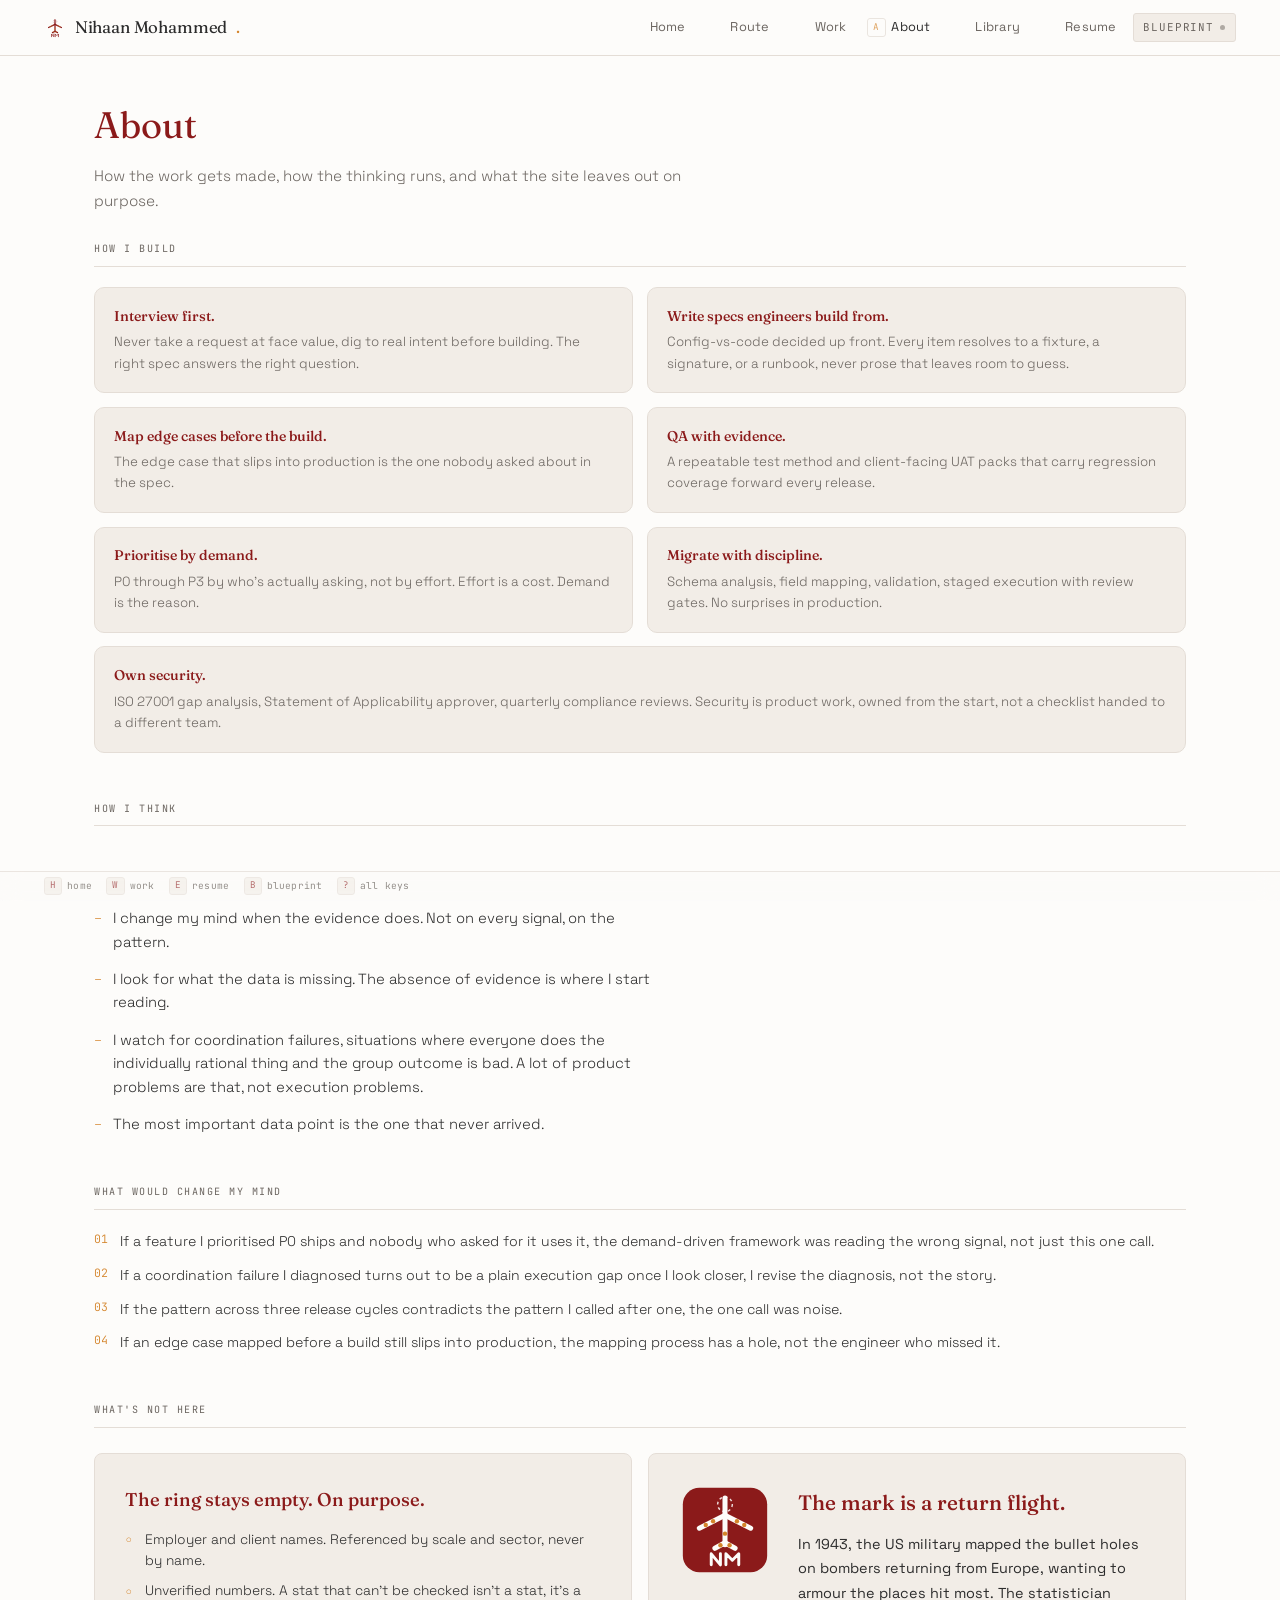
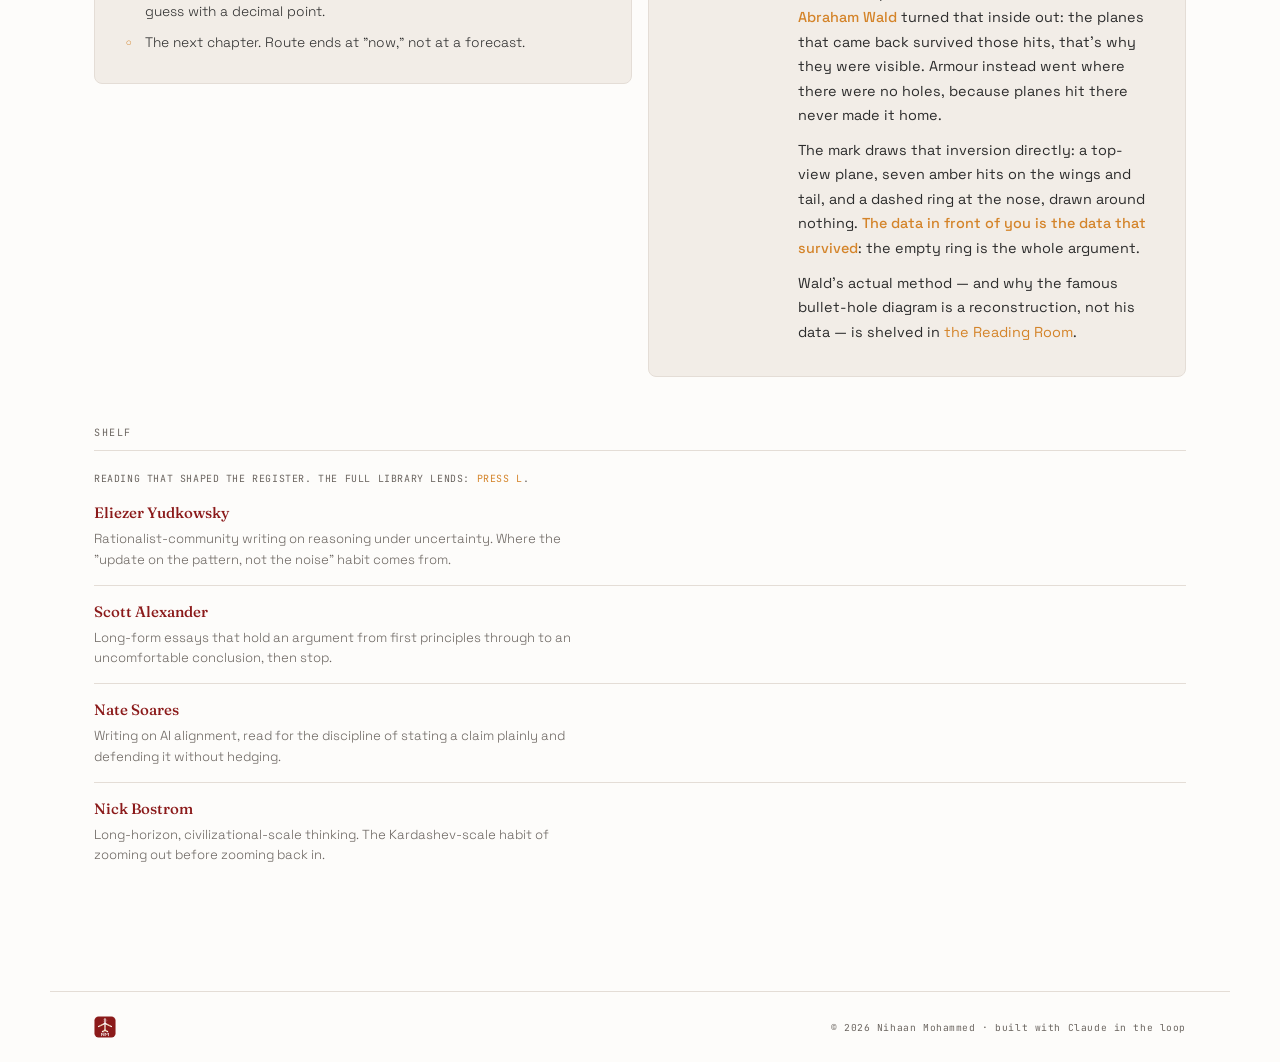
==== commit fdb303ea: "site v3.3.2: How I Build as cards" ====
--- a/about.html
+++ b/about.html
@@ -94,7 +94,7 @@
           <div class="build-verb">Migrate with discipline.</div>
           <div class="build-detail">Schema analysis, field mapping, validation, staged execution with review gates. No surprises in production.</div>
         </div>
-        <div class="build-item reveal reveal-delay-2" style="grid-column: 1 / -1; border-bottom: none;">
+        <div class="build-item reveal reveal-delay-2" style="grid-column: 1 / -1;">
           <div class="build-verb">Own security.</div>
           <div class="build-detail">ISO 27001 gap analysis, Statement of Applicability approver, quarterly compliance reviews. Security is product work, owned from the start, not a checklist handed to a different team.</div>
         </div>
--- a/assets/site.css
+++ b/assets/site.css
@@ -203,8 +203,15 @@
   opacity: 0.75; transform: none; border-color: var(--border);
 }
 @media (hover: none) { .nav-key { opacity: 0.4; transform: none; } }
-@media (max-width: 760px) { .topbar-nav .nav-link span.nav-label { display: none; } }
-@media (max-width: 560px) { .topbar-nav { gap: 0.5rem; } }
+/* phones: keyboard chrome is meaningless on touch — labels are the nav */
+@media (max-width: 760px) {
+  .topbar { flex-wrap: wrap; height: auto; padding-top: 0.55rem; padding-bottom: 0.55rem; row-gap: 0.4rem; }
+  .wordmark { font-size: 0.98rem; }
+  .topbar-nav { order: 3; width: 100%; margin-left: 0; justify-content: space-between; gap: 0.4rem; overflow-x: auto; -webkit-overflow-scrolling: touch; scrollbar-width: none; }
+  .topbar-nav::-webkit-scrollbar { display: none; }
+  .topbar-nav .nav-key { display: none; }
+  .nav-link { font-size: 0.78rem; }
+}
 
 #bp-toggle {
   font-family: var(--font-mono); font-size: 0.68rem; letter-spacing: 0.08em; text-transform: uppercase;
@@ -264,6 +271,8 @@
 .key-strip:hover { opacity: 1; }
 .key-strip .kbd { font-size: 0.58rem; padding: 0.04rem 0.32rem; opacity: 0.85; }
 .key-strip-item { display: flex; align-items: center; gap: 0.3rem; white-space: nowrap; }
+/* phones: no keyboard, no key hints (kept after .key-strip so it wins the cascade) */
+@media (max-width: 760px) { .key-strip { display: none; } }
 
 /* =============================================
    FOOTER
@@ -567,18 +576,14 @@
 /* =============================================
    HOW I BUILD
    ============================================= */
-.build-grid { display: grid; grid-template-columns: minmax(0, 1fr) minmax(0, 1fr); gap: 0; }
+.build-grid { display: grid; grid-template-columns: minmax(0, 1fr) minmax(0, 1fr); gap: 0.85rem; }
 @media (max-width: 640px) { .build-grid { grid-template-columns: minmax(0, 1fr); } }
-.build-item { padding: 1.05rem 0; border-bottom: 1px solid var(--border); }
-.build-item:nth-child(odd) { padding-right: 1.5rem; }
-.build-item:nth-child(even) { padding-left: 1.5rem; border-left: 1px solid var(--border); }
-.build-item:nth-last-child(-n+2) { border-bottom: none; }
-@media (max-width: 640px) {
-  .build-item:nth-child(odd) { padding-right: 0; }
-  .build-item:nth-child(even) { padding-left: 0; border-left: none; }
-  .build-item:nth-last-child(-n+2) { border-bottom: 1px solid var(--border); }
-  .build-item:last-child { border-bottom: none; }
-}
+.build-item {
+  background: var(--surface); border: 1px solid var(--border); border-radius: 10px;
+  padding: 1.05rem 1.2rem 1.15rem; transition: border-color var(--transition);
+}
+@media (hover: hover) { .build-item:hover { border-color: var(--amber); } }
+body.blueprint .build-item { background: rgba(30, 24, 18, 0.6); border-color: rgba(212, 132, 42, 0.22); }
 .build-verb { font-family: var(--font-serif); font-size: 0.88rem; font-weight: 500; color: var(--maroon); margin-bottom: 0.25rem; }
 body.blueprint .build-verb { color: var(--text); }
 .build-detail { font-size: 0.83rem; color: var(--text-muted); font-weight: 300; line-height: 1.6; }
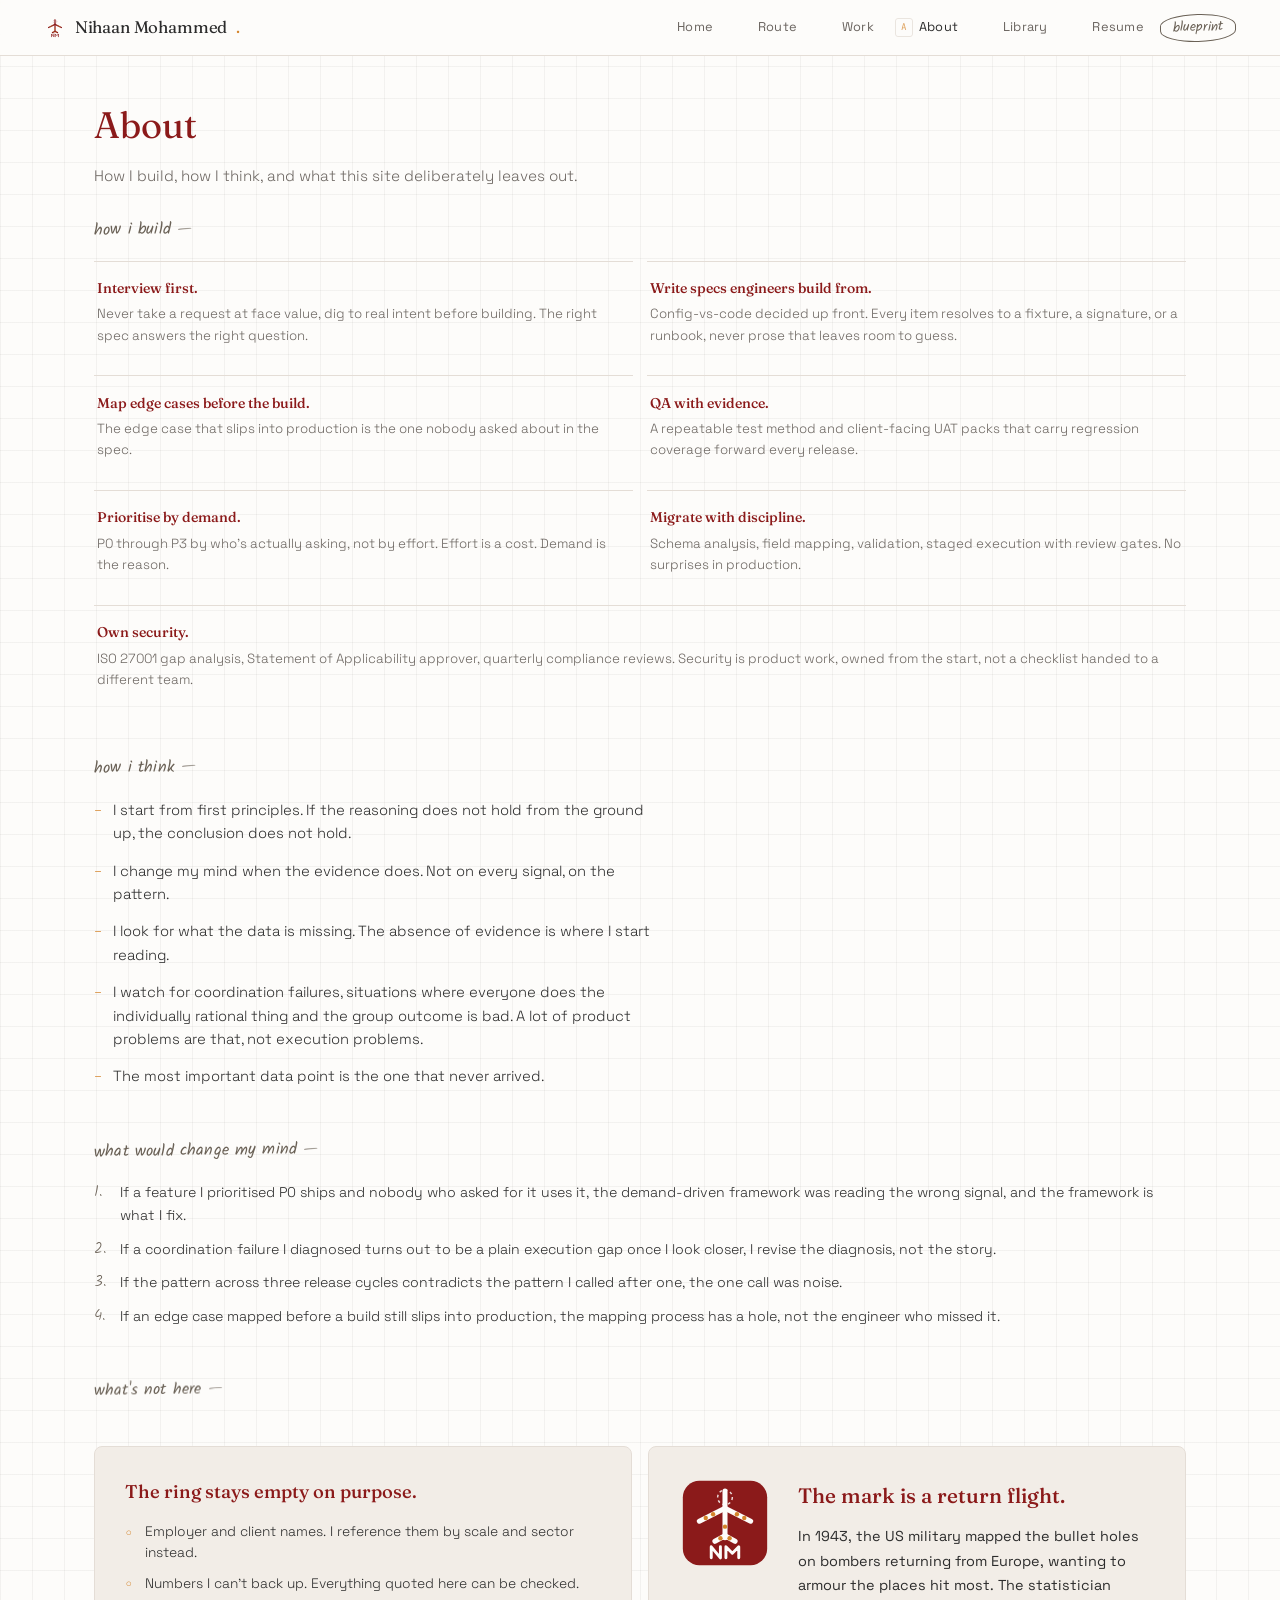
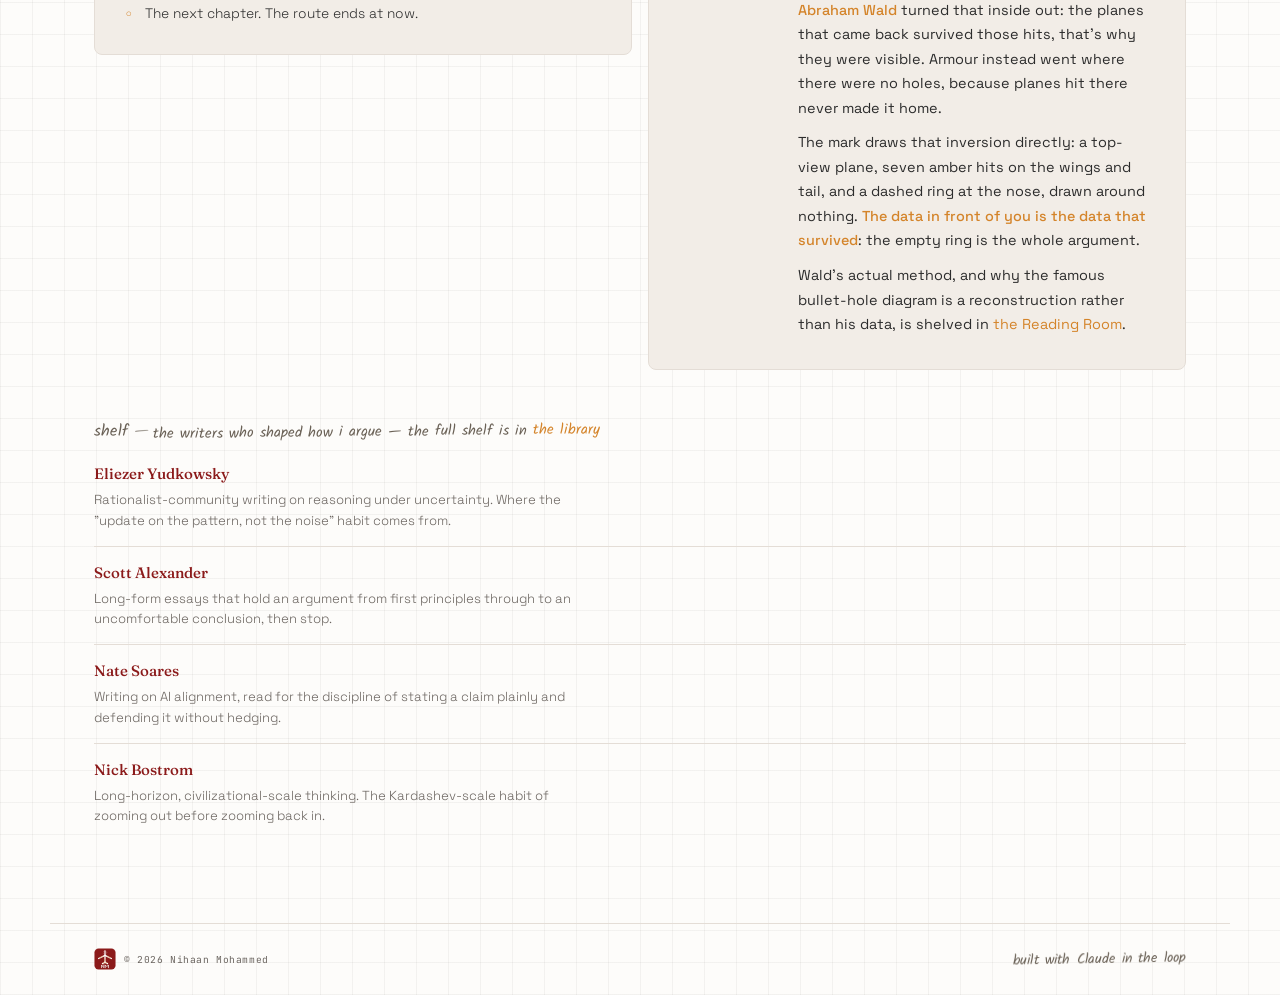
==== commit 9e099bce: "v4: chart-table redesign — pencil layer, logbook home, copy deslop, all six pages" ====
--- a/about.html
+++ b/about.html
@@ -3,12 +3,12 @@
 <head>
 <meta charset="UTF-8" />
 <meta name="viewport" content="width=device-width, initial-scale=1.0" />
-<title>About: Nihaan Mohammed</title>
+<title>About · Nihaan Mohammed</title>
 <meta name="description" content="How Nihaan Mohammed builds, how he thinks, what would change his mind, the shelf, and the mark." />
 <link rel="icon" href="data:image/svg+xml,%3Csvg xmlns='http://www.w3.org/2000/svg' viewBox='0 0 96 96'%3E%3Crect x='2' y='2' width='92' height='92' rx='18' fill='%238B1A1A'/%3E%3Cpolyline points='26,68 26,28 46,68 46,28 58,50 70,28 70,68' fill='none' stroke='%23FDFCFA' stroke-width='6.5' stroke-linecap='round' stroke-linejoin='round'/%3E%3Ccircle cx='58' cy='50' r='2.6' fill='%23D4842A'/%3E%3C/svg%3E" />
 <link rel="preconnect" href="https://fonts.googleapis.com" />
 <link rel="preconnect" href="https://fonts.gstatic.com" crossorigin />
-<link href="https://fonts.googleapis.com/css2?family=Fraunces:ital,opsz,wght@0,9..144,300;0,9..144,400;0,9..144,500;0,9..144,600;1,9..144,300;1,9..144,400&family=Space+Grotesk:wght@300;400;500&family=JetBrains+Mono:wght@300;400;500&display=swap" rel="stylesheet" />
+<link href="https://fonts.googleapis.com/css2?family=Fraunces:ital,opsz,wght@0,9..144,300;0,9..144,400;0,9..144,500;0,9..144,600;1,9..144,300;1,9..144,400&family=Space+Grotesk:wght@300;400;500&family=JetBrains+Mono:wght@300;400;500&family=Kalam:wght@300;400&display=swap" rel="stylesheet" />
 <link rel="stylesheet" href="assets/site.css" />
 </head>
 <body>
@@ -63,7 +63,7 @@
   <div class="container">
 
     <h1 class="page-title reveal">About</h1>
-    <p class="page-lede reveal">How the work gets made, how the thinking runs, and what the site leaves out on purpose.</p>
+    <p class="page-lede reveal">How I build, how I think, and what this site deliberately leaves out.</p>
 
     <!-- HOW I BUILD -->
     <section aria-label="How I build">
@@ -117,9 +117,9 @@
     <!-- WHAT WOULD CHANGE MY MIND -->
     <section aria-label="What would change my mind">
       <div class="section-label">What Would Change My Mind</div>
-      <div class="ann">A real list, kept and used, not a rhetorical flourish. If the list never changes, it isn't a list, it's a slogan.</div>
+      <div class="ann">A list I keep and act on: when one of these fires, the method changes.</div>
       <ol class="mind-list">
-        <li class="reveal">If a feature I prioritised P0 ships and nobody who asked for it uses it, the demand-driven framework was reading the wrong signal, not just this one call.</li>
+        <li class="reveal">If a feature I prioritised P0 ships and nobody who asked for it uses it, the demand-driven framework was reading the wrong signal, and the framework is what I fix.</li>
         <li class="reveal reveal-delay-1">If a coordination failure I diagnosed turns out to be a plain execution gap once I look closer, I revise the diagnosis, not the story.</li>
         <li class="reveal reveal-delay-2">If the pattern across three release cycles contradicts the pattern I called after one, the one call was noise.</li>
         <li class="reveal reveal-delay-3">If an edge case mapped before a build still slips into production, the mapping process has a hole, not the engineer who missed it.</li>
@@ -131,11 +131,11 @@
       <div class="section-label">What's Not Here</div>
       <div class="mark-ring-pair">
         <div class="ring-block reveal">
-          <h2>The ring stays empty. On purpose.</h2>
+          <h2>The ring stays empty on purpose.</h2>
           <ul class="ring-list">
-            <li>Employer and client names. Referenced by scale and sector, never by name.</li>
-            <li>Unverified numbers. A stat that can't be checked isn't a stat, it's a guess with a decimal point.</li>
-            <li>The next chapter. Route ends at "now," not at a forecast.</li>
+            <li>Employer and client names. I reference them by scale and sector instead.</li>
+            <li>Numbers I can't back up. Everything quoted here can be checked.</li>
+            <li>The next chapter. The route ends at now.</li>
           </ul>
           <div class="ann">Same argument as The Mark below, told twice: once as a diagram, once as a plain list. If a bomber makes it home with holes in the wings, the wings were never the problem.</div>
         </div>
@@ -145,7 +145,7 @@
             <h2>The mark is a return flight.</h2>
             <p>In 1943, the US military mapped the bullet holes on bombers returning from Europe, wanting to armour the places hit most. The statistician <strong>Abraham Wald</strong> turned that inside out: the planes that came back survived those hits, that's why they were visible. Armour instead went where there were no holes, because planes hit there never made it home.</p>
             <p>The mark draws that inversion directly: a top-view plane, seven amber hits on the wings and tail, and a dashed ring at the nose, drawn around nothing. <strong>The data in front of you is the data that survived</strong>: the empty ring is the whole argument.</p>
-            <p>Wald's actual method — and why the famous bullet-hole diagram is a reconstruction, not his data — is shelved in <a href="library.html#reading-room">the Reading Room</a>.</p>
+            <p>Wald's actual method, and why the famous bullet-hole diagram is a reconstruction rather than his data, is shelved in <a href="library.html#reading-room">the Reading Room</a>.</p>
           </div>
         </div>
       </div>
@@ -154,7 +154,7 @@
     <!-- SHELF -->
     <section id="shelf" aria-label="Shelf">
       <div class="section-label">Shelf</div>
-      <p class="shelf-frame-line">Reading that shaped the register. The full library lends: <a href="library.html">press L</a>.</p>
+      <p class="shelf-frame-line">the writers who shaped how I argue &mdash; the full shelf is in <a href="library.html">the library</a></p>
       <div class="ann">Not a review list, just the writers whose habits of mind rubbed off. The complete collection, borrowable and searchable, lives on its own page now.</div>
       <div class="shelf-list">
         <div class="shelf-entry reveal">
@@ -179,17 +179,10 @@
   </div>
 </main>
 
-<div class="key-strip" aria-hidden="true">
-  <span class="key-strip-item"><span class="kbd">H</span> home</span>
-  <span class="key-strip-item"><span class="kbd">W</span> work</span>
-  <span class="key-strip-item"><span class="kbd">E</span> resume</span>
-  <span class="key-strip-item"><span class="kbd">B</span> blueprint</span>
-  <span class="key-strip-item"><span class="kbd">?</span> all keys</span>
-</div>
-
 <footer>
   <svg viewBox="0 0 96 96" aria-hidden="true"><use href="#tile" /></svg>
-  <span class="footer-copy">&copy; 2026 Nihaan Mohammed &middot; built with Claude in the loop</span>
+  <span class="footer-copy">&copy; 2026 Nihaan Mohammed</span>
+  <span class="footer-hand hand">built with Claude in the loop</span>
 </footer>
 
 <div class="overlay-backdrop" id="shortcut-overlay" role="dialog" aria-modal="true" aria-label="Keyboard shortcuts">
--- a/assets/site.css
+++ b/assets/site.css
@@ -1,6 +1,7 @@
 /* =============================================
-   NIHAAN MOHAMMED — PORTFOLIO V3
-   Shared stylesheet across all five pages.
+   NIHAAN MOHAMMED — PORTFOLIO V4 "CHART TABLE"
+   Shared stylesheet across all six pages.
+   Printed layer: Fraunces + maroon. Human layer: Kalam pencil.
    ============================================= */
 
 :root {
@@ -13,10 +14,13 @@
   --text:         #2C2C2C;
   --text-muted:   #6B6560;
   --border:       #E4DDD6;
+  --pencil:       #6A6156;
+  --grid-line:    rgba(107, 101, 96, 0.07);
 
   --font-serif:   'Fraunces', Georgia, serif;
   --font-sans:    'Space Grotesk', sans-serif;
   --font-mono:    'JetBrains Mono', monospace;
+  --font-hand:    'Kalam', cursive;
 
   --max-w:        1180px;
   --pad:          clamp(1.25rem, 4vw, 2.75rem);
@@ -29,7 +33,10 @@
 html { scroll-behavior: smooth; }
 
 body {
-  background: var(--cream);
+  background:
+    repeating-linear-gradient(0deg, var(--grid-line) 0 1px, transparent 1px 32px),
+    repeating-linear-gradient(90deg, var(--grid-line) 0 1px, transparent 1px 32px),
+    var(--cream);
   color: var(--text);
   font-family: var(--font-sans);
   font-size: 16px;
@@ -41,6 +48,20 @@
   display: flex;
   flex-direction: column;
 }
+
+/* =============================================
+   PENCIL VOICE — the human layer
+   ============================================= */
+.hand {
+  font-family: var(--font-hand);
+  font-weight: 400;
+  color: var(--pencil);
+  font-size: 0.95rem;
+  letter-spacing: 0.01em;
+}
+a.hand:hover { color: var(--maroon); }
+body.blueprint .hand { color: rgba(212, 132, 42, 0.85); }
+body.blueprint a.hand:hover { color: var(--amber); }
 
 a { color: var(--amber); text-decoration: none; transition: color var(--transition); }
 :focus-visible { outline: 2px solid var(--amber); outline-offset: 3px; }
@@ -101,14 +122,10 @@
 body.blueprint .case-detail { background: rgba(30, 24, 18, 0.6); border-color: rgba(212, 132, 42, 0.22); }
 body.blueprint .thinking-list li::before { color: var(--amber); }
 body.blueprint .img-frame { border-color: rgba(212, 132, 42, 0.4); background: rgba(30, 24, 18, 0.4); }
-body.blueprint .persona-card { background: rgba(30, 24, 18, 0.85); border-color: rgba(212, 132, 42, 0.22); }
-body.blueprint .persona-card:hover { border-color: rgba(212, 132, 42, 0.55); }
-body.blueprint .key-strip { background: rgba(20, 16, 12, 0.94); border-top-color: rgba(212, 132, 42, 0.22); }
 body.blueprint .kbd { background: rgba(212, 132, 42, 0.12); border-color: rgba(212, 132, 42, 0.4); color: var(--amber); }
 body.blueprint .overlay-panel { background: #1e1812; border-color: rgba(212, 132, 42, 0.3); }
 body.blueprint .ring-block { border-color: rgba(212, 132, 42, 0.22); background: rgba(30,24,18,0.6); }
 body.blueprint .waypoint .dot { background: #14100c; }
-body.blueprint .stat-tile { border-color: rgba(212, 132, 42, 0.22); background: rgba(30, 24, 18, 0.6); }
 body.blueprint .world-card { background: rgba(30, 24, 18, 0.85); border-color: rgba(212, 132, 42, 0.22); }
 body.blueprint .world-card:hover { border-color: rgba(212, 132, 42, 0.55); }
 body.blueprint .chapter-frame { border-color: rgba(212, 132, 42, 0.22); }
@@ -214,17 +231,12 @@
 }
 
 #bp-toggle {
-  font-family: var(--font-mono); font-size: 0.68rem; letter-spacing: 0.08em; text-transform: uppercase;
-  color: var(--text-muted); background: var(--surface); border: 1px solid var(--border); border-radius: 3px;
-  padding: 0.28rem 0.6rem; cursor: pointer; white-space: nowrap;
+  font-family: var(--font-hand); font-size: 0.85rem; text-transform: lowercase;
+  color: var(--pencil); background: none; border: 1.4px solid var(--pencil); border-radius: 50% / 42%;
+  transform: rotate(-1.5deg); padding: 0.12rem 0.75rem; cursor: pointer; white-space: nowrap;
 }
 #bp-toggle:focus-visible { box-shadow: 0 0 0 2px var(--amber); }
-#bp-toggle[aria-checked="true"] { background: var(--amber); color: #fff; border-color: var(--amber); }
-#bp-toggle::after {
-  content: ''; display: inline-block; width: 5px; height: 5px; border-radius: 50%;
-  background: currentColor; margin-left: 0.4rem; opacity: 0.5; vertical-align: middle;
-}
-#bp-toggle[aria-checked="true"]::after { opacity: 1; }
+#bp-toggle[aria-checked="true"] { background: var(--amber); color: #14100c; border-color: var(--amber); }
 
 /* =============================================
    REVEAL (IntersectionObserver baseline)
@@ -246,9 +258,11 @@
    SECTION HEADERS
    ============================================= */
 .section-label {
-  font-family: var(--font-mono); font-size: 0.63rem; color: var(--text-muted); letter-spacing: 0.15em;
-  text-transform: uppercase; margin-bottom: 1.25rem; padding-bottom: 0.55rem; border-bottom: 1px solid var(--border);
-}
+  font-family: var(--font-hand); font-size: 1.02rem; color: var(--pencil); letter-spacing: 0.01em;
+  text-transform: lowercase; margin-bottom: 1.1rem; display: inline-block; transform: rotate(-0.8deg);
+}
+.section-label::after { content: ' \2014'; opacity: 0.6; }
+body.blueprint .section-label { color: rgba(212, 132, 42, 0.85); }
 
 /* =============================================
    KEY GLYPH / KBD BADGE
@@ -262,17 +276,9 @@
 /* =============================================
    CONTEXT FOOTER KEY STRIP
    ============================================= */
-.key-strip {
-  position: sticky; bottom: 0; z-index: 90; background: rgba(253, 252, 250, 0.88); backdrop-filter: blur(10px);
-  border-top: 1px solid var(--border); padding: 0.36rem var(--pad); display: flex; align-items: center;
-  gap: 0.9rem; flex-wrap: wrap; font-family: var(--font-mono); font-size: 0.6rem; color: var(--text-muted);
-  letter-spacing: 0.02em; opacity: 0.72; transition: opacity 150ms ease;
-}
-.key-strip:hover { opacity: 1; }
-.key-strip .kbd { font-size: 0.58rem; padding: 0.04rem 0.32rem; opacity: 0.85; }
-.key-strip-item { display: flex; align-items: center; gap: 0.3rem; white-space: nowrap; }
-/* phones: no keyboard, no key hints (kept after .key-strip so it wins the cascade) */
-@media (max-width: 760px) { .key-strip { display: none; } }
+/* v4: the mono key-strip retired — the ? overlay carries the shortcuts, a pencil
+   margin note points at it. Rule kept so old markup stays invisible if it survives anywhere. */
+.key-strip { display: none; }
 
 /* =============================================
    FOOTER
@@ -313,69 +319,84 @@
   display: flex; align-items: center; justify-content: center; min-height: 160px; position: relative;
 }
 .img-frame::before {
-  content: 'IMG · awaiting'; font-family: var(--font-mono); font-size: 0.66rem; color: var(--text-muted);
-  letter-spacing: 0.08em; text-transform: uppercase;
-}
-
-/* =============================================
-   PERSONA ENTRY CARDS (home)
-   ============================================= */
-.persona-grid { display: grid; grid-template-columns: repeat(3, minmax(0, 1fr)); gap: 0.9rem; }
-@media (max-width: 860px) { .persona-grid { grid-template-columns: 1fr; } }
-.persona-card {
-  background: var(--surface); border: 1px solid var(--border); border-radius: 6px;
-  padding: 1.3rem 1.2rem; display: flex; flex-direction: column; gap: 0.6rem;
-  text-decoration: none; color: inherit; transition: border-color var(--transition), transform 150ms var(--ease-out);
-}
-.persona-card:hover { border-color: rgba(212,132,42,0.5); transform: translateY(-2px); }
-.persona-card:focus-visible { outline: 2px solid var(--amber); outline-offset: 2px; }
-.persona-card-top { display: flex; align-items: center; gap: 0.6rem; }
-.persona-card-top .kbd {
-  font-size: 0.62rem; color: var(--text-muted); background: transparent; border-color: transparent;
-  padding: 0.06rem 0.3rem; transition: color 150ms ease, border-color 150ms ease;
-}
-.persona-card:hover .persona-card-top .kbd, .persona-card:focus-visible .persona-card-top .kbd {
-  color: var(--amber); border-color: var(--border);
-}
-.persona-card-name { font-family: var(--font-serif); font-size: 1.05rem; font-weight: 500; color: var(--maroon); }
-body.blueprint .persona-card-name { color: var(--text); }
-.persona-card-desc { font-size: 0.82rem; color: var(--text-muted); line-height: 1.5; font-weight: 300; }
-
-/* =============================================
-   STAT TILES (asymmetric, home)
-   ============================================= */
-.stat-row { display: grid; grid-template-columns: repeat(4, minmax(0, 1fr)); gap: 0.75rem; }
-@media (max-width: 760px) { .stat-row { grid-template-columns: repeat(2, minmax(0, 1fr)); } }
-.stat-tile { border: 1px solid var(--border); border-radius: 5px; padding: 0.9rem 1rem; background: var(--surface); }
-.stat-tile .num { font-family: var(--font-serif); font-size: 1.5rem; color: var(--maroon); line-height: 1; }
-body.blueprint .stat-tile .num { color: var(--text); }
-.stat-tile .label { font-family: var(--font-mono); font-size: 0.6rem; color: var(--text-muted); letter-spacing: 0.05em; text-transform: uppercase; margin-top: 0.35rem; }
-
-/* =============================================
-   WORK INDEX (condensed, home)
-   ============================================= */
-.work-index { display: flex; flex-direction: column; }
-.work-index-row {
-  display: flex; align-items: baseline; justify-content: space-between; gap: 1rem; padding: 0.7rem 0;
-  border-top: 1px solid var(--border); text-decoration: none; color: inherit;
-}
-.work-index-row:first-child { border-top: none; }
-.work-index-row:hover .work-index-title { color: var(--amber); }
-.work-index-title { font-family: var(--font-serif); font-size: 0.98rem; color: var(--maroon); font-weight: 500; }
-body.blueprint .work-index-title { color: var(--text); }
-.work-index-outcome { font-size: 0.8rem; color: var(--text-muted); font-weight: 300; text-align: right; flex-shrink: 0; }
-
-/* =============================================
-   ROUTE TEASER (home)
-   ============================================= */
-.route-teaser {
-  display: flex; align-items: center; gap: 1.1rem; text-decoration: none; color: inherit;
-  border: 1px solid var(--border); border-radius: 6px; padding: 1rem 1.2rem; background: var(--surface);
-}
-.route-teaser:hover { border-color: rgba(212,132,42,0.5); }
-.route-teaser svg { flex-shrink: 0; }
-.route-teaser-text { font-family: var(--font-serif); font-size: 0.95rem; color: var(--maroon); }
-body.blueprint .route-teaser-text { color: var(--text); }
+  content: 'photo goes here, once I dig one out'; font-family: var(--font-hand); font-size: 0.9rem;
+  color: var(--pencil); transform: rotate(-1deg); padding: 0 1rem; text-align: center;
+}
+body.blueprint .img-frame::before { color: rgba(212,132,42,0.85); }
+
+/* =============================================
+   V4 HOME — hero, chart line, waypoints, logbook
+   ============================================= */
+.hero { padding: clamp(2rem, 5vw, 4rem) 0 1rem; display: grid; grid-template-columns: minmax(0, 1.6fr) minmax(180px, 0.6fr); gap: 2rem; align-items: start; }
+@media (max-width: 760px) { .hero { grid-template-columns: 1fr; padding-top: 1.5rem; } }
+.hero-note { margin-bottom: 1.2rem; transform: rotate(-0.6deg); display: inline-block; }
+.hero h1 {
+  font-family: var(--font-serif); font-weight: 400;
+  font-size: clamp(2.1rem, 4.8vw, 3.3rem);
+  line-height: 1.1; letter-spacing: -0.02em; color: var(--text);
+  max-width: 660px; margin-bottom: 1.3rem;
+}
+body.blueprint .hero h1 { color: var(--text); }
+.hero .hl {
+  background: linear-gradient(100deg, transparent 0.5%, rgba(212,132,42,0.42) 3.5%, rgba(212,132,42,0.34) 50%, rgba(212,132,42,0.44) 96%, transparent 99.5%);
+  border-radius: 1px 10px 2px 7px; padding: 0.04em 0.09em 0.01em; margin-right: -0.09em;
+  color: var(--maroon); transform: skewX(-3deg); display: inline-block;
+}
+body.blueprint .hero .hl { color: var(--amber); background: rgba(212,132,42,0.18); }
+.hero p { font-size: 1.02rem; line-height: 1.75; max-width: 560px; color: var(--text); font-weight: 300; }
+
+.mark-hero { justify-self: end; text-align: center; position: relative; padding-top: 0.6rem; }
+@media (max-width: 760px) { .mark-hero { justify-self: start; margin-top: 0.5rem; } }
+.mark-hero > svg.mark { width: 104px; height: 104px; color: var(--maroon); }
+body.blueprint .mark-hero > svg.mark { color: var(--text); }
+.mark-scribble { display: block; margin-top: 0.5rem; transform: rotate(-2deg); font-size: 0.85rem; }
+.mark-ring-sketch { position: absolute; top: -6px; left: 50%; transform: translateX(-50%); width: 136px; height: 132px; pointer-events: none; }
+.mark-ring-sketch path { stroke: var(--pencil); }
+body.blueprint .mark-ring-sketch path { stroke: rgba(212,132,42,0.6); }
+
+.coords { font-family: var(--font-mono); font-size: 0.6rem; letter-spacing: 0.1em; color: var(--text-muted); margin-left: 0.4rem; }
+@media (max-width: 900px) { .coords { display: none; } }
+
+.chart { position: relative; padding: 2rem 0 1rem; }
+.chart-svg { position: absolute; top: 0; left: 8px; height: 100%; width: 60px; }
+.chart-svg path, .chart-svg circle[fill="none"] { stroke: var(--pencil); }
+.chart-svg circle[fill]:not([fill="none"]) { fill: var(--maroon); }
+body.blueprint .chart-svg path, body.blueprint .chart-svg circle[fill="none"] { stroke: rgba(212,132,42,0.6); }
+body.blueprint .chart-svg circle[fill]:not([fill="none"]) { fill: var(--amber); }
+.waypoints { margin-left: 92px; display: flex; flex-direction: column; gap: 2.6rem; }
+@media (max-width: 760px) { .chart-svg { display: none; } .waypoints { margin-left: 0; } }
+.wp { max-width: 560px; position: relative; display: block; color: inherit; }
+.wp .wp-hand { font-size: 1.15rem; transform: rotate(-0.8deg); display: inline-block; }
+.wp h2 { font-family: var(--font-serif); font-weight: 500; font-size: 1.25rem; color: var(--maroon); margin: 0.15rem 0 0.3rem; }
+body.blueprint .wp h2 { color: var(--text); }
+.wp p { font-size: 0.92rem; line-height: 1.65; color: var(--text-muted); font-weight: 300; }
+.wp:hover h2 { text-decoration: underline; text-decoration-color: var(--amber); text-underline-offset: 4px; }
+
+.manifest-note { display: inline-block; transform: rotate(-1deg); margin-bottom: 0.8rem; font-size: 1.05rem; }
+.logrow {
+  display: grid; grid-template-columns: 200px 1fr auto; gap: 1.2rem; align-items: baseline;
+  padding: 1.05rem 0.2rem; border-bottom: 1px solid var(--border); color: inherit;
+}
+.logrow:first-of-type { border-top: 1px solid var(--border); }
+.logrow .t { font-family: var(--font-serif); font-weight: 500; font-size: 1.15rem; color: var(--maroon); }
+body.blueprint .logrow .t { color: var(--text); }
+.logrow .d { font-size: 0.92rem; line-height: 1.6; color: var(--text); font-weight: 300; }
+.logrow .m { font-family: var(--font-hand); font-size: 0.88rem; color: var(--pencil); text-align: right; white-space: nowrap; transform: rotate(-0.5deg); }
+body.blueprint .logrow .m { color: rgba(212,132,42,0.85); }
+.logrow:hover { background: rgba(212, 132, 42, 0.05); }
+@media (max-width: 760px) {
+  .logrow { grid-template-columns: 1fr; gap: 0.25rem; }
+  .logrow .m { text-align: left; }
+}
+
+.circled { position: relative; display: inline-block; padding: 0 0.15em; }
+.circled svg { position: absolute; inset: -11px -14px; width: calc(100% + 28px); height: calc(100% + 22px); pointer-events: none; }
+.circled svg path { stroke: var(--pencil); }
+body.blueprint .circled svg path { stroke: rgba(212,132,42,0.7); }
+
+.margin-notes { padding: 2.5rem 0 1.5rem; display: flex; gap: 3.5rem; flex-wrap: wrap; }
+.margin-notes .hand { font-size: 1rem; }
+.footer-hand { margin-left: auto; transform: rotate(-1deg); font-size: 0.9rem; }
 
 /* =============================================
    RING BLOCK (about — what's not here)
@@ -416,10 +437,12 @@
   margin-bottom: 1.2rem; overflow: hidden;
 }
 .deep-dive-header { padding: 1.4rem 1.6rem 0; }
-.deep-dive-world-label { font-family: var(--font-mono); font-size: 0.6rem; color: var(--amber); letter-spacing: 0.14em; text-transform: uppercase; margin-bottom: 0.5rem; }
+.deep-dive-world-label { font-family: var(--font-hand); font-size: 0.95rem; color: var(--pencil); text-transform: lowercase; margin-bottom: 0.5rem; display: inline-block; transform: rotate(-0.7deg); }
+body.blueprint .deep-dive-world-label { color: rgba(212,132,42,0.85); }
 .deep-dive-title { font-family: var(--font-serif); font-size: 1.3rem; font-weight: 400; color: var(--maroon); letter-spacing: -0.02em; line-height: 1.15; margin-bottom: 0.2rem; }
 body.blueprint .deep-dive-title { color: var(--text); }
-.deep-dive-sub { font-size: 0.84rem; color: var(--text-muted); font-weight: 300; font-style: italic; padding-bottom: 1.2rem; }
+.deep-dive-sub { font-family: var(--font-hand); font-size: 0.95rem; color: var(--pencil); font-weight: 400; padding-bottom: 1.2rem; transform: rotate(-0.5deg); transform-origin: left; }
+body.blueprint .deep-dive-sub { color: rgba(212,132,42,0.85); }
 .deep-dive-products { padding: 0 1.6rem; display: flex; flex-direction: column; }
 .product-block { padding: 1.2rem 0; border-top: 1px solid var(--border); }
 .product-name { font-family: var(--font-serif); font-size: 0.96rem; font-weight: 500; color: var(--maroon); margin-bottom: 0.4rem; }
@@ -440,7 +463,8 @@
    CASE FILES (work.html) — keyboard-navigable
    ============================================= */
 .case-files { margin-top: 1.6rem; }
-.case-files-label { font-family: var(--font-mono); font-size: 0.6rem; color: var(--text-muted); letter-spacing: 0.14em; text-transform: uppercase; margin-bottom: 0.6rem; }
+.case-files-label { font-family: var(--font-hand); font-size: 1.02rem; color: var(--pencil); text-transform: lowercase; margin-bottom: 0.6rem; display: inline-block; transform: rotate(-0.8deg); }
+body.blueprint .case-files-label { color: rgba(212,132,42,0.85); }
 .case-files-intro { font-size: 0.88rem; color: var(--text-muted); line-height: 1.6; max-width: 58ch; margin-bottom: 1.2rem; font-weight: 300; }
 
 .case-index { display: grid; grid-template-columns: repeat(4, minmax(0, 1fr)); gap: 0.75rem; }
@@ -464,10 +488,10 @@
 .case-card.ghost:hover { transform: none; border-color: var(--border); }
 .case-card.ghost .case-card-name { color: var(--text-muted); }
 .skel-tag {
-  font-family: var(--font-mono); font-size: 0.6rem; letter-spacing: 0.1em; text-transform: uppercase;
-  color: var(--amber); background: var(--amber-dim); border-radius: 2px; padding: 0.15rem 0.5rem;
-  display: inline-block;
-}
+  font-family: var(--font-hand); font-size: 0.85rem; text-transform: lowercase;
+  color: var(--pencil); display: inline-block; transform: rotate(-1deg);
+}
+body.blueprint .skel-tag { color: rgba(212,132,42,0.85); }
 
 .case-detail {
   grid-column: 1 / -1; margin-top: 0.7rem; border: 1px solid var(--border); border-radius: 5px;
@@ -477,9 +501,10 @@
 .case-detail[hidden] { display: none; }
 @media (max-width: 640px) { .case-detail { grid-template-columns: minmax(0, 1fr); } }
 .case-part-label {
-  font-family: var(--font-mono); font-size: 0.62rem; color: var(--amber); letter-spacing: 0.14em;
-  text-transform: uppercase; margin-bottom: 0.4rem;
-}
+  font-family: var(--font-hand); font-size: 0.92rem; color: var(--pencil); text-transform: lowercase;
+  margin-bottom: 0.3rem; display: inline-block; transform: rotate(-0.6deg);
+}
+body.blueprint .case-part-label { color: rgba(212,132,42,0.85); }
 .case-part-body { font-size: 0.85rem; line-height: 1.6; color: var(--text); }
 .case-part-body .chip.proof { color: var(--maroon); border-color: rgba(139,26,26,0.3); font-style: normal; display: inline-block; white-space: normal; }
 body.blueprint .case-part-body .chip.proof { color: var(--text); border-color: rgba(212,132,42,0.4); }
@@ -513,10 +538,12 @@
 @media (prefers-reduced-motion: reduce) { .chapter { transition: none; } }
 
 .chapter-era {
-  font-family: var(--font-mono); font-size: 0.66rem; color: var(--amber); letter-spacing: 0.16em;
-  text-transform: uppercase; margin-bottom: 0.7rem; display: flex; align-items: center; gap: 0.6rem;
-}
-.chapter-era .sector { color: var(--text-muted); font-weight: 300; }
+  font-family: var(--font-hand); font-size: 1rem; color: var(--pencil);
+  text-transform: lowercase; margin-bottom: 0.7rem; display: flex; align-items: baseline; gap: 0.6rem;
+  transform: rotate(-0.6deg);
+}
+body.blueprint .chapter-era { color: rgba(212,132,42,0.85); }
+.chapter-era .sector { color: var(--text-muted); font-weight: 400; }
 .chapter-title {
   font-family: var(--font-serif); font-size: clamp(1.4rem, 3vw, 1.9rem); font-weight: 500;
   color: var(--maroon); letter-spacing: -0.01em; margin-bottom: 0.8rem; line-height: 1.2;
@@ -578,12 +605,8 @@
    ============================================= */
 .build-grid { display: grid; grid-template-columns: minmax(0, 1fr) minmax(0, 1fr); gap: 0.85rem; }
 @media (max-width: 640px) { .build-grid { grid-template-columns: minmax(0, 1fr); } }
-.build-item {
-  background: var(--surface); border: 1px solid var(--border); border-radius: 10px;
-  padding: 1.05rem 1.2rem 1.15rem; transition: border-color var(--transition);
-}
-@media (hover: hover) { .build-item:hover { border-color: var(--amber); } }
-body.blueprint .build-item { background: rgba(30, 24, 18, 0.6); border-color: rgba(212, 132, 42, 0.22); }
+.build-item { padding: 0.95rem 0.2rem 1rem; border-top: 1px solid var(--border); }
+body.blueprint .build-item { border-top-color: rgba(212, 132, 42, 0.22); }
 .build-verb { font-family: var(--font-serif); font-size: 0.88rem; font-weight: 500; color: var(--maroon); margin-bottom: 0.25rem; }
 body.blueprint .build-verb { color: var(--text); }
 .build-detail { font-size: 0.83rem; color: var(--text-muted); font-weight: 300; line-height: 1.6; }
@@ -598,9 +621,10 @@
 .mind-list { list-style: none; display: flex; flex-direction: column; gap: 0.7rem; counter-reset: mind; }
 .mind-list li { font-size: 0.88rem; color: var(--text); line-height: 1.6; font-weight: 300; padding-left: 1.6rem; position: relative; counter-increment: mind; }
 .mind-list li::before {
-  content: counter(mind, decimal-leading-zero); position: absolute; left: 0; top: 0; color: var(--amber);
-  font-family: var(--font-mono); font-size: 0.72rem; letter-spacing: 0.02em;
-}
+  content: counter(mind) '.'; position: absolute; left: 0; top: 0; color: var(--pencil);
+  font-family: var(--font-hand); font-size: 0.92rem;
+}
+body.blueprint .mind-list li::before { color: rgba(212,132,42,0.85); }
 
 /* =============================================
    SHELF
@@ -611,7 +635,8 @@
 .shelf-author { font-family: var(--font-serif); font-size: 0.94rem; font-weight: 500; color: var(--maroon); }
 body.blueprint .shelf-author { color: var(--text); }
 .shelf-note { font-size: 0.82rem; color: var(--text-muted); font-weight: 300; line-height: 1.55; margin-top: 0.25rem; max-width: 60ch; }
-.shelf-frame-line { font-family: var(--font-mono); font-size: 0.62rem; color: var(--text-muted); letter-spacing: 0.06em; margin-bottom: 0.9rem; text-transform: uppercase; }
+.shelf-frame-line { font-family: var(--font-hand); font-size: 0.92rem; color: var(--pencil); margin-bottom: 0.9rem; text-transform: lowercase; display: inline-block; transform: rotate(-0.6deg); }
+body.blueprint .shelf-frame-line { color: rgba(212,132,42,0.85); }
 
 /* =============================================
    RESUME
@@ -658,9 +683,10 @@
 
 .resume-block { margin-bottom: 1.9rem; }
 .resume-block-label {
-  font-family: var(--font-mono); font-size: 0.6rem; color: var(--amber); letter-spacing: 0.14em;
-  text-transform: uppercase; margin-bottom: 0.9rem;
-}
+  font-family: var(--font-hand); font-size: 0.98rem; color: var(--pencil); text-transform: lowercase;
+  margin-bottom: 0.9rem; display: inline-block; transform: rotate(-0.7deg);
+}
+body.blueprint .resume-block-label { color: rgba(212,132,42,0.85); }
 .resume-row {
   display: flex; justify-content: space-between; align-items: baseline; gap: 1rem;
   padding: 0.8rem 0; border-top: 1px solid var(--border);
@@ -744,20 +770,17 @@
    MOTION — hover micro-lift, press states, card warm-up
    Ceiling 200ms everywhere. prefers-reduced-motion: complete, still.
    ============================================= */
-.persona-card, .world-card, .case-card:not(.ghost), .route-teaser, .stat-tile, .shelf-entry {
+.case-card:not(.ghost), .shelf-entry {
   transition: border-color 150ms ease, transform 150ms var(--ease-out), box-shadow 150ms var(--ease-out);
 }
-.persona-card:hover, .world-card:hover, .case-card:not(.ghost):hover, .case-card.is-focused,
-.route-teaser:hover {
+.case-card:not(.ghost):hover, .case-card.is-focused {
   box-shadow: 0 8px 20px -14px rgba(44,44,44,0.35);
 }
-body.blueprint .persona-card:hover, body.blueprint .world-card:hover,
-body.blueprint .case-card:not(.ghost):hover, body.blueprint .case-card.is-focused,
-body.blueprint .route-teaser:hover { box-shadow: none; }
-
-.persona-card:active, .world-card:active, .case-card:not(.ghost):active,
-.contact-btn:active, .resume-download:active, #bp-toggle:active,
-.route-nav-btn:active:not(:disabled), button:active { transform: scale(0.97); }
+body.blueprint .case-card:not(.ghost):hover, body.blueprint .case-card.is-focused { box-shadow: none; }
+
+.case-card:not(.ghost):active,
+.contact-btn:active, .resume-download:active,
+.route-nav-btn:active:not(:disabled) { transform: scale(0.97); }
 
 #bp-toggle, .contact-btn, .route-nav-btn { transition: background 150ms ease, color 150ms ease, border-color 150ms ease, transform 100ms var(--ease-out); }
 
@@ -783,11 +806,11 @@
   .chapter { transform: none; transition: none; }
   .topbar, h1.page-title, .page-lede, .resume-lede { animation: none; }
   .route-progress::after { animation: none; transform: none; }
-  .persona-card, .world-card, .case-card:not(.ghost), .route-teaser, .stat-tile, .shelf-entry,
-  .waypoint .dot, #bp-toggle, .contact-btn, .route-nav-btn { transition: none; }
-  .persona-card:active, .world-card:active, .case-card:not(.ghost):active,
-  .contact-btn:active, .resume-download:active, #bp-toggle:active,
-  .route-nav-btn:active:not(:disabled), button:active { transform: none; }
+  .case-card:not(.ghost), .shelf-entry,
+  .waypoint .dot, .contact-btn, .route-nav-btn { transition: none; }
+  .case-card:not(.ghost):active,
+  .contact-btn:active, .resume-download:active,
+  .route-nav-btn:active:not(:disabled) { transform: none; }
 }
 
 /* =============================================
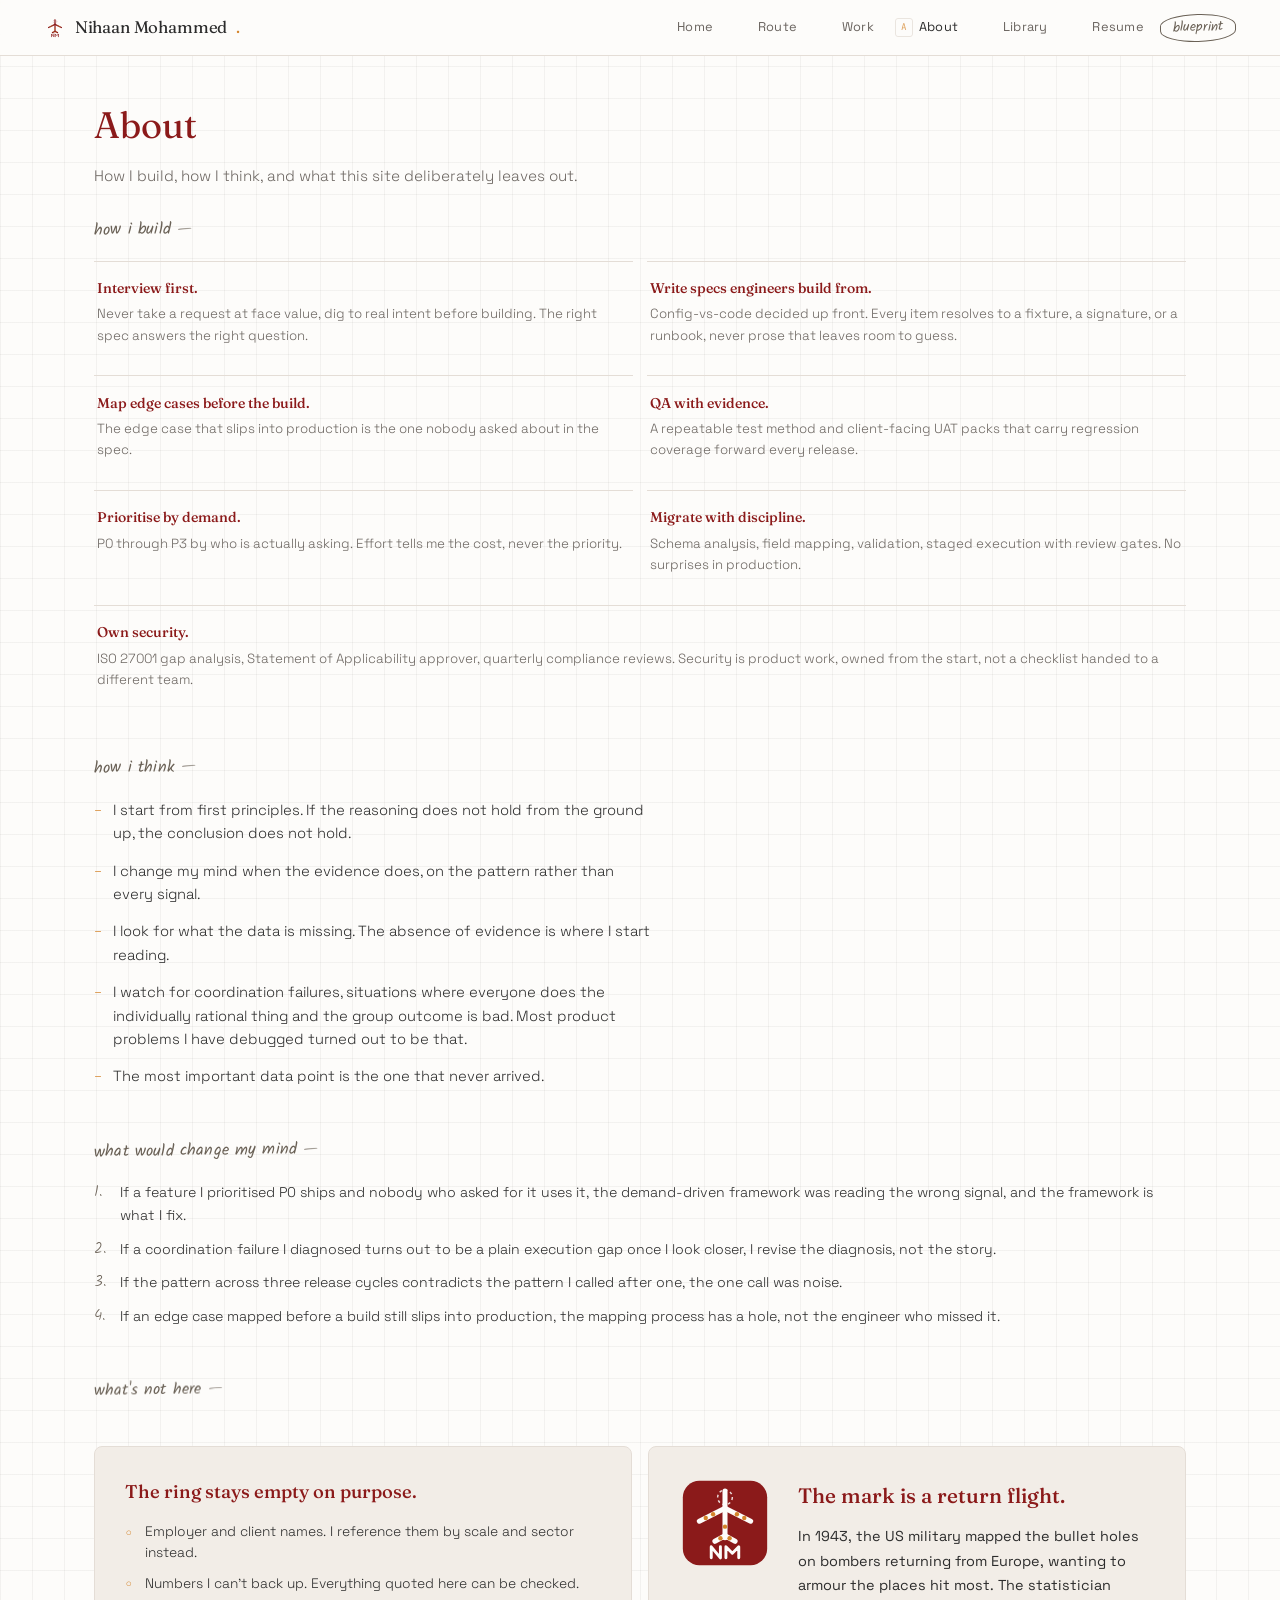
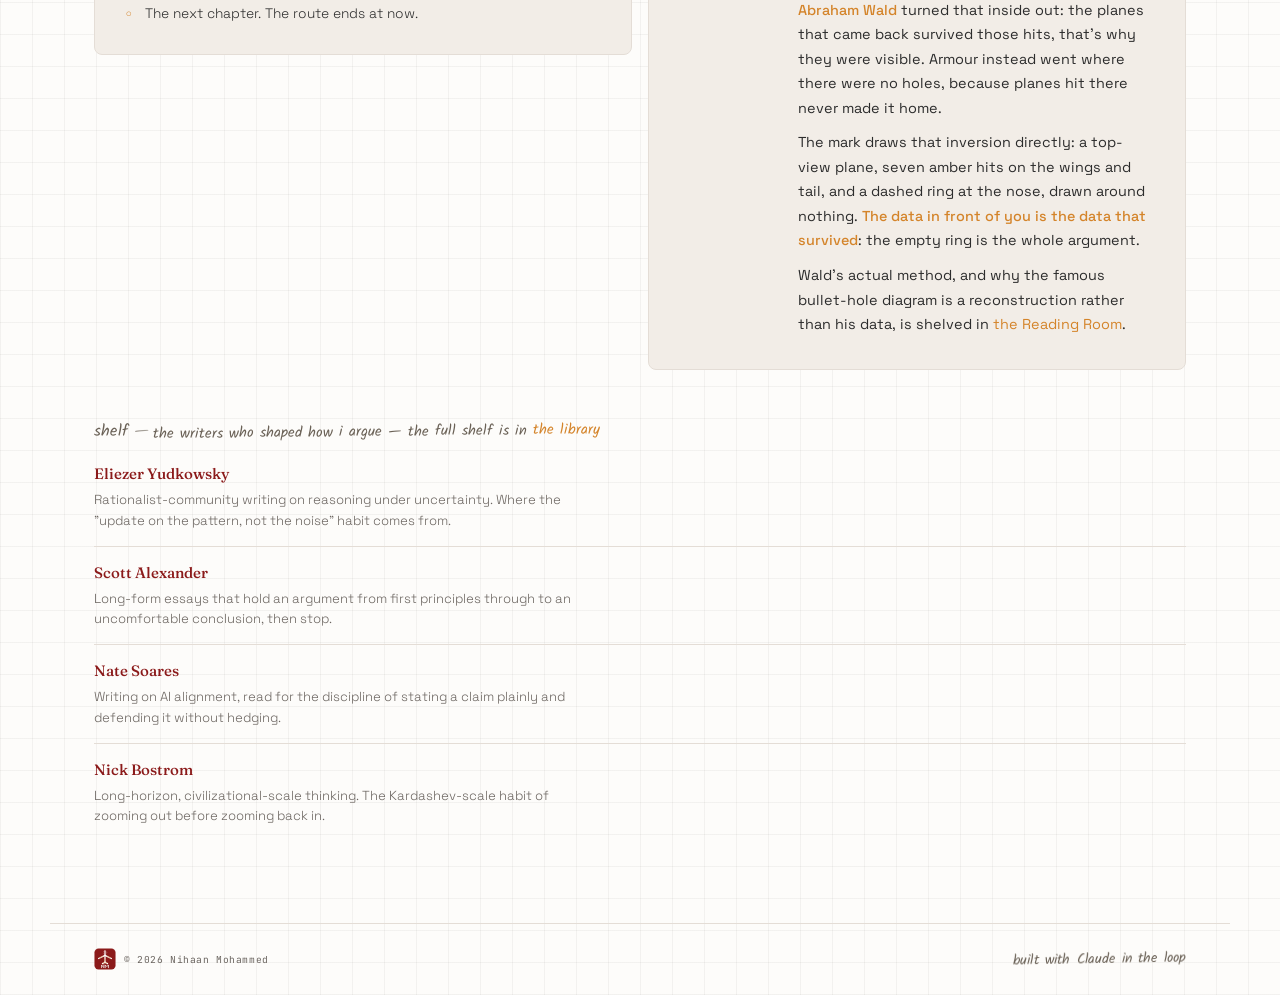
==== commit 16d437cc: "v4.1: mobile drawer nav, voice pass on all copy" ====
--- a/about.html
+++ b/about.html
@@ -68,7 +68,7 @@
     <!-- HOW I BUILD -->
     <section aria-label="How I build">
       <div class="section-label">How I Build</div>
-      <div class="ann">Methods, not adjectives. "Builder" is a claim proved by how the work happens, not a word in a headline. Each line is a decision made before the first ticket is written.</div>
+      <div class="ann">Each line here is a decision made before the first ticket is written.</div>
       <div class="build-grid">
         <div class="build-item reveal">
           <div class="build-verb">Interview first.</div>
@@ -88,7 +88,7 @@
         </div>
         <div class="build-item reveal">
           <div class="build-verb">Prioritise by demand.</div>
-          <div class="build-detail">P0 through P3 by who's actually asking, not by effort. Effort is a cost. Demand is the reason.</div>
+          <div class="build-detail">P0 through P3 by who is actually asking. Effort tells me the cost, never the priority.</div>
         </div>
         <div class="build-item reveal reveal-delay-1">
           <div class="build-verb">Migrate with discipline.</div>
@@ -104,12 +104,12 @@
     <!-- HOW I THINK -->
     <section aria-label="How I think">
       <div class="section-label">How I Think</div>
-      <div class="ann">Placed after the work. Earn credibility with shipped scale, then show the operating system behind it. Reasoning, stated quietly, not performed.</div>
+      <div class="ann">Placed after the work section on purpose: the shipped scale earns the right to talk about thinking.</div>
       <ul class="thinking-list">
         <li class="reveal">I start from first principles. If the reasoning does not hold from the ground up, the conclusion does not hold.</li>
-        <li class="reveal reveal-delay-1">I change my mind when the evidence does. Not on every signal, on the pattern.</li>
+        <li class="reveal reveal-delay-1">I change my mind when the evidence does, on the pattern rather than every signal.</li>
         <li class="reveal reveal-delay-2">I look for what the data is missing. The absence of evidence is where I start reading.</li>
-        <li class="reveal reveal-delay-3">I watch for coordination failures, situations where everyone does the individually rational thing and the group outcome is bad. A lot of product problems are that, not execution problems.</li>
+        <li class="reveal reveal-delay-3">I watch for coordination failures, situations where everyone does the individually rational thing and the group outcome is bad. Most product problems I have debugged turned out to be that.</li>
         <li class="reveal reveal-delay-4">The most important data point is the one that never arrived.</li>
       </ul>
     </section>
--- a/assets/site.css
+++ b/assets/site.css
@@ -220,15 +220,38 @@
   opacity: 0.75; transform: none; border-color: var(--border);
 }
 @media (hover: none) { .nav-key { opacity: 0.4; transform: none; } }
-/* phones: keyboard chrome is meaningless on touch — labels are the nav */
+
+/* phones: nav lives in a right-side drawer behind the burger */
+.nav-burger { display: none; }
 @media (max-width: 760px) {
-  .topbar { flex-wrap: wrap; height: auto; padding-top: 0.55rem; padding-bottom: 0.55rem; row-gap: 0.4rem; }
+  /* blur would make the topbar a containing block and trap the fixed drawer inside it */
+  .topbar { backdrop-filter: none; -webkit-backdrop-filter: none; background: var(--cream); }
+  body.blueprint .topbar { background: #14100c; }
   .wordmark { font-size: 0.98rem; }
-  .topbar-nav { order: 3; width: 100%; margin-left: 0; justify-content: space-between; gap: 0.4rem; overflow-x: auto; -webkit-overflow-scrolling: touch; scrollbar-width: none; }
-  .topbar-nav::-webkit-scrollbar { display: none; }
-  .topbar-nav .nav-key { display: none; }
-  .nav-link { font-size: 0.78rem; }
-}
+  #bp-toggle { margin-left: auto; }
+  .nav-burger {
+    display: flex; flex-direction: column; gap: 4px; justify-content: center;
+    background: none; border: none; padding: 0.55rem 0.3rem 0.55rem 0.55rem; cursor: pointer;
+  }
+  .nav-burger span { display: block; width: 20px; height: 2px; background: var(--text); border-radius: 2px; }
+}
+/* drawer state: site.js moves the nav to <body> on phones, so no ancestor can trap the fixed box */
+.topbar-nav.drawer {
+  position: fixed; top: 0; right: 0; bottom: 0; width: min(76vw, 300px);
+  background: var(--cream); border-left: 1px solid var(--border);
+  flex-direction: column; align-items: flex-start; gap: 1.5rem;
+  padding: 4.5rem 1.7rem 2rem; margin-left: 0; z-index: 180;
+  transform: translateX(105%); transition: transform 200ms var(--ease-out);
+  box-shadow: -18px 0 40px -30px rgba(44,44,44,0.4);
+}
+.topbar-nav.drawer.open { transform: none; }
+.topbar-nav.drawer .nav-key { display: none; }
+.topbar-nav.drawer .nav-link { font-size: 1.05rem; }
+body.blueprint .topbar-nav.drawer { background: #14100c; border-left-color: rgba(212, 132, 42, 0.3); }
+.nav-drawer-backdrop { position: fixed; inset: 0; background: rgba(20, 16, 12, 0.35); z-index: 170; display: none; }
+.nav-drawer-backdrop.visible { display: block; }
+@media (min-width: 761px) { .nav-drawer-backdrop.visible { display: none; } }
+@media (prefers-reduced-motion: reduce) { .topbar-nav { transition: none; } }
 
 #bp-toggle {
   font-family: var(--font-hand); font-size: 0.85rem; text-transform: lowercase;
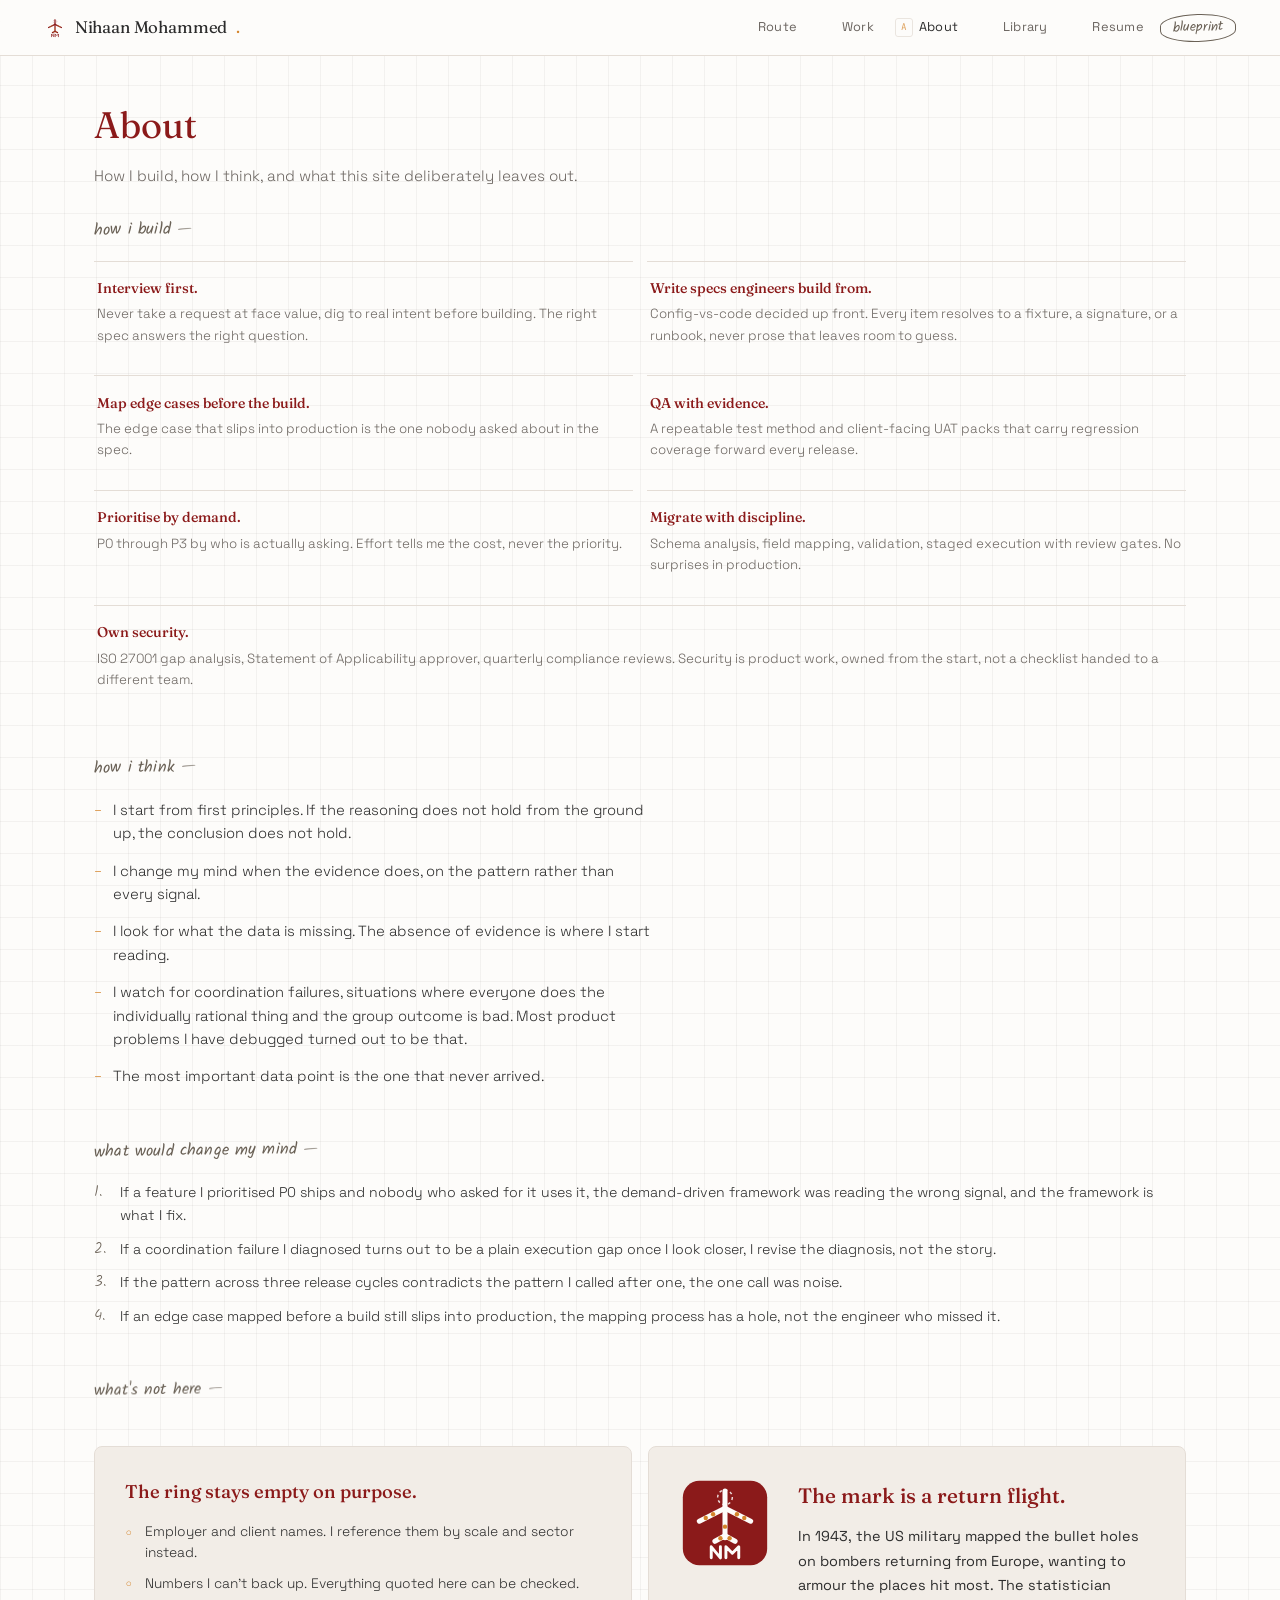
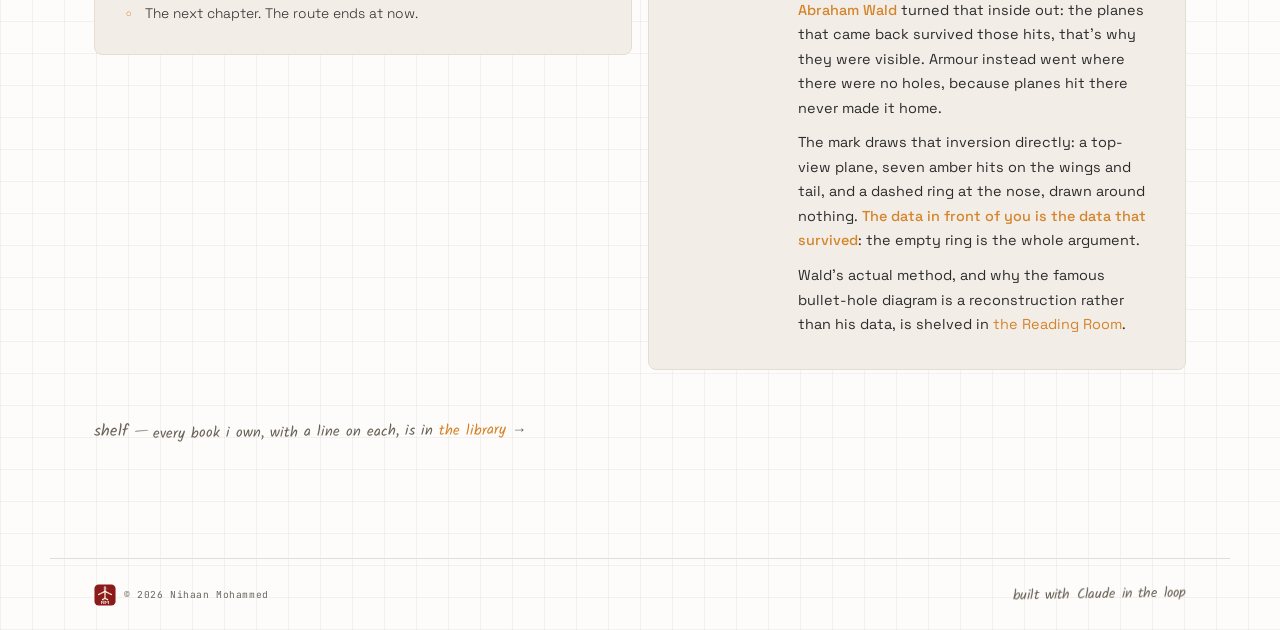
==== commit 39495a24: "site v4.2: Home dropped from nav, Work ghost case files cut, About Shelf folded to the library doorw" ====
--- a/about.html
+++ b/about.html
@@ -49,7 +49,6 @@
     Nihaan Mohammed<span class="dot">.</span>
   </a>
   <nav class="topbar-nav" aria-label="Page navigation">
-    <a href="index.html" class="nav-link"><span class="nav-key">H</span><span class="nav-label">Home</span></a>
     <a href="route.html" class="nav-link"><span class="nav-key">R</span><span class="nav-label">Route</span></a>
     <a href="work.html" class="nav-link"><span class="nav-key">W</span><span class="nav-label">Work</span></a>
     <a href="about.html" class="nav-link"><span class="nav-key">A</span><span class="nav-label">About</span></a>
@@ -154,26 +153,7 @@
     <!-- SHELF -->
     <section id="shelf" aria-label="Shelf">
       <div class="section-label">Shelf</div>
-      <p class="shelf-frame-line">the writers who shaped how I argue &mdash; the full shelf is in <a href="library.html">the library</a></p>
-      <div class="ann">Not a review list, just the writers whose habits of mind rubbed off. The complete collection, borrowable and searchable, lives on its own page now.</div>
-      <div class="shelf-list">
-        <div class="shelf-entry reveal">
-          <div class="shelf-author">Eliezer Yudkowsky</div>
-          <div class="shelf-note">Rationalist-community writing on reasoning under uncertainty. Where the "update on the pattern, not the noise" habit comes from.</div>
-        </div>
-        <div class="shelf-entry reveal reveal-delay-1">
-          <div class="shelf-author">Scott Alexander</div>
-          <div class="shelf-note">Long-form essays that hold an argument from first principles through to an uncomfortable conclusion, then stop.</div>
-        </div>
-        <div class="shelf-entry reveal reveal-delay-2">
-          <div class="shelf-author">Nate Soares</div>
-          <div class="shelf-note">Writing on AI alignment, read for the discipline of stating a claim plainly and defending it without hedging.</div>
-        </div>
-        <div class="shelf-entry reveal reveal-delay-3">
-          <div class="shelf-author">Nick Bostrom</div>
-          <div class="shelf-note">Long-horizon, civilizational-scale thinking. The Kardashev-scale habit of zooming out before zooming back in.</div>
-        </div>
-      </div>
+      <p class="shelf-frame-line">every book I own, with a line on each, is in <a href="library.html">the library</a> &rarr;</p>
     </section>
 
   </div>
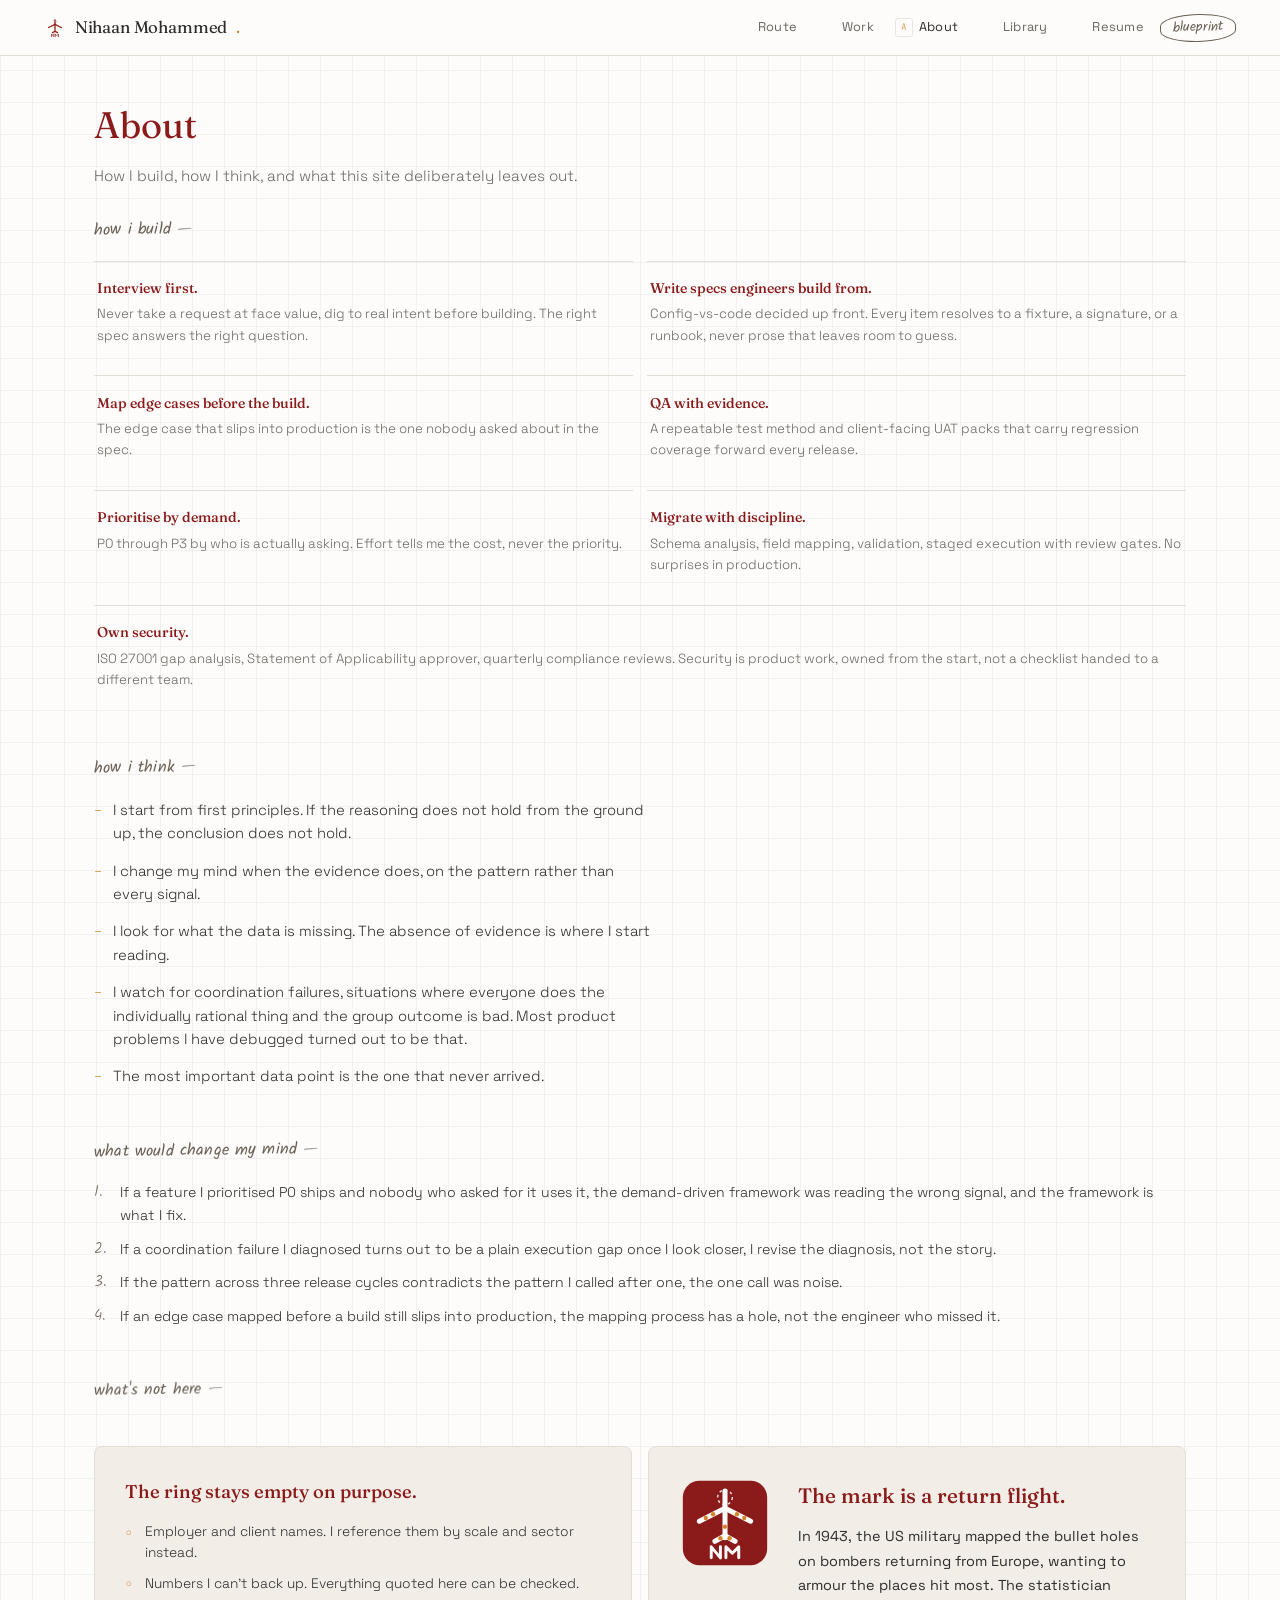
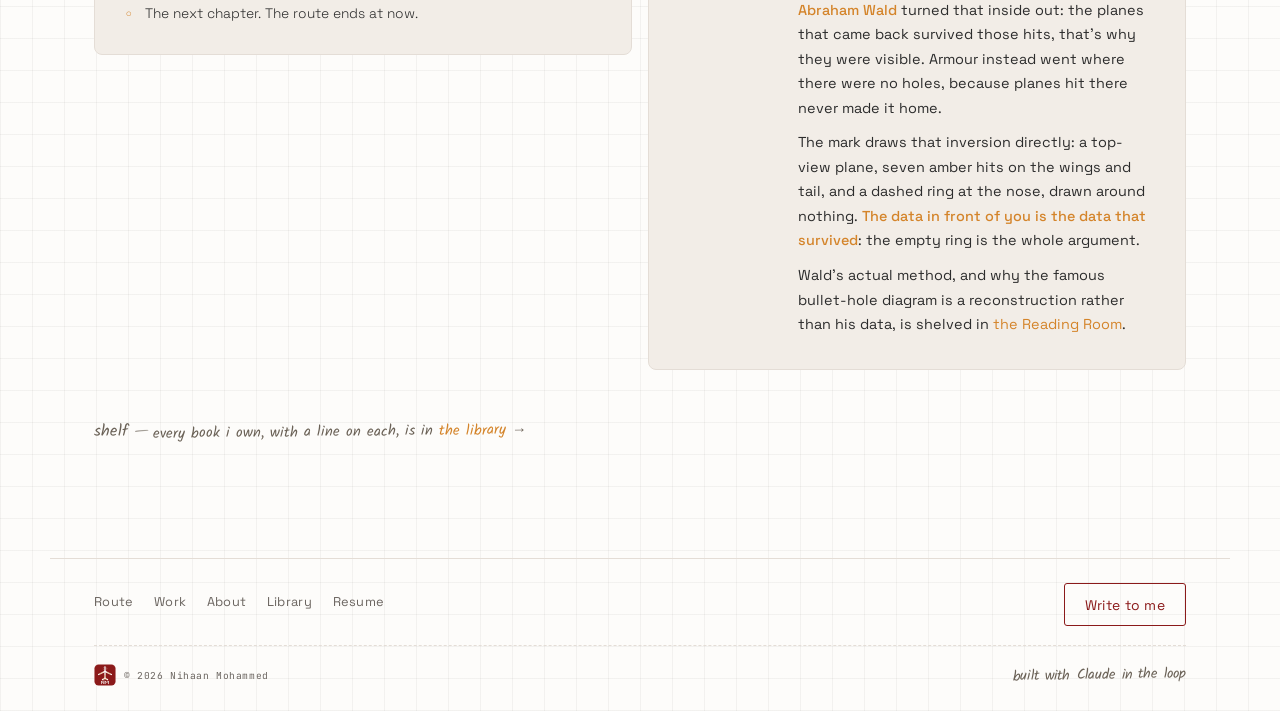
==== commit 34510933: "Footer contact row on every page, Route Blueprint schematics, Morning Star on the nightstand" ====
--- a/about.html
+++ b/about.html
@@ -160,6 +160,17 @@
 </main>
 
 <footer>
+  <div class="footer-cta">
+    <nav class="footer-nav" aria-label="Footer navigation">
+      <a href="route.html">Route</a><a href="work.html">Work</a><a href="about.html">About</a><a href="library.html">Library</a><a href="resume.html">Resume</a>
+    </nav>
+    <div class="contact-wrap">
+      <button class="contact-btn" id="footer-contact-btn" aria-expanded="false" aria-controls="footer-contact-reveal">Write to me</button>
+      <div class="contact-reveal" id="footer-contact-reveal" role="region" aria-label="Contact details">
+        <div class="contact-links"></div>
+      </div>
+    </div>
+  </div>
   <svg viewBox="0 0 96 96" aria-hidden="true"><use href="#tile" /></svg>
   <span class="footer-copy">&copy; 2026 Nihaan Mohammed</span>
   <span class="footer-hand hand">built with Claude in the loop</span>
--- a/assets/site.css
+++ b/assets/site.css
@@ -313,6 +313,23 @@
 footer svg { width: 22px; height: 22px; color: var(--maroon); }
 body.blueprint footer svg { color: var(--text); }
 .footer-copy { font-family: var(--font-mono); font-size: 0.6rem; color: var(--text-muted); letter-spacing: 0.06em; }
+/* Second conversion moment: nav mirror + contact, above the copyright line */
+.footer-cta {
+  flex-basis: 100%; display: flex; align-items: flex-start; justify-content: space-between; flex-wrap: wrap; gap: 1rem;
+  padding-bottom: 1.2rem; margin-bottom: 0.6rem; border-bottom: 1px dashed var(--border);
+}
+.footer-nav { display: flex; flex-wrap: wrap; gap: 0.4rem 1.3rem; padding-top: 0.55rem; }
+.footer-nav a { font-family: var(--font-sans); font-size: 0.8rem; color: var(--text-muted); letter-spacing: 0.02em; }
+.footer-nav a:hover { color: var(--maroon); }
+.footer-cta .contact-wrap { display: flex; flex-direction: column; align-items: flex-end; }
+.footer-cta .contact-reveal { margin-top: 0.8rem; padding: 1rem 1.2rem; }
+body.blueprint .footer-cta { border-bottom-color: rgba(212, 132, 42, 0.18); }
+body.blueprint .footer-nav a { color: #B0A89E; }
+body.blueprint .footer-nav a:hover { color: #D4842A; }
+@media (max-width: 760px) {
+  .footer-cta { flex-direction: column; }
+  .footer-cta .contact-wrap { align-items: flex-start; }
+}
 
 /* =============================================
    SHORTCUT OVERLAY (?)
@@ -481,6 +498,8 @@
 .deep-dive-imgs { display: grid; grid-template-columns: repeat(2, minmax(0,1fr)); gap: 0.7rem; padding: 0 1.6rem 1.4rem; }
 @media (max-width: 560px) { .deep-dive-imgs { grid-template-columns: 1fr; } }
 .deep-dive-imgs .img-frame { min-height: 110px; }
+.work-photo { display: block; width: 100%; height: auto; aspect-ratio: 4 / 3; object-fit: cover; border: 1px solid var(--border); border-radius: 5px; }
+body.blueprint .work-photo { border-color: rgba(212, 132, 42, 0.4); filter: sepia(0.25) brightness(0.88); }
 
 /* =============================================
    CASE FILES (work.html) — keyboard-navigable
@@ -587,6 +606,15 @@
 
 .chapter-frame { align-self: start; }
 .chapter-frame .img-frame { aspect-ratio: 4 / 5; min-height: 200px; }
+.chapter-photo { display: block; width: 100%; height: auto; border: 1px solid var(--border); border-radius: 5px; }
+body.blueprint .chapter-photo { border-color: rgba(212, 132, 42, 0.4); filter: sepia(0.25) brightness(0.88); }
+/* Blueprint-only chapter schematics, drawn in amber hairlines under the photo */
+.route-schematic { display: none; }
+body.blueprint .route-schematic {
+  display: block; width: 100%; max-width: 340px; height: auto; margin-top: 0.9rem; color: var(--amber);
+  border: 1px dashed rgba(212, 132, 42, 0.4); border-radius: 3px; background: rgba(212, 132, 42, 0.05);
+}
+.route-schematic text { font-family: var(--font-mono); font-size: 7.5px; letter-spacing: 0.06em; fill: currentColor; }
 
 .route-end { display: flex; align-items: center; gap: 1.1rem; margin-top: 1.2rem; }
 .route-end svg { width: 50px; height: 50px; color: var(--maroon); flex-shrink: 0; }
